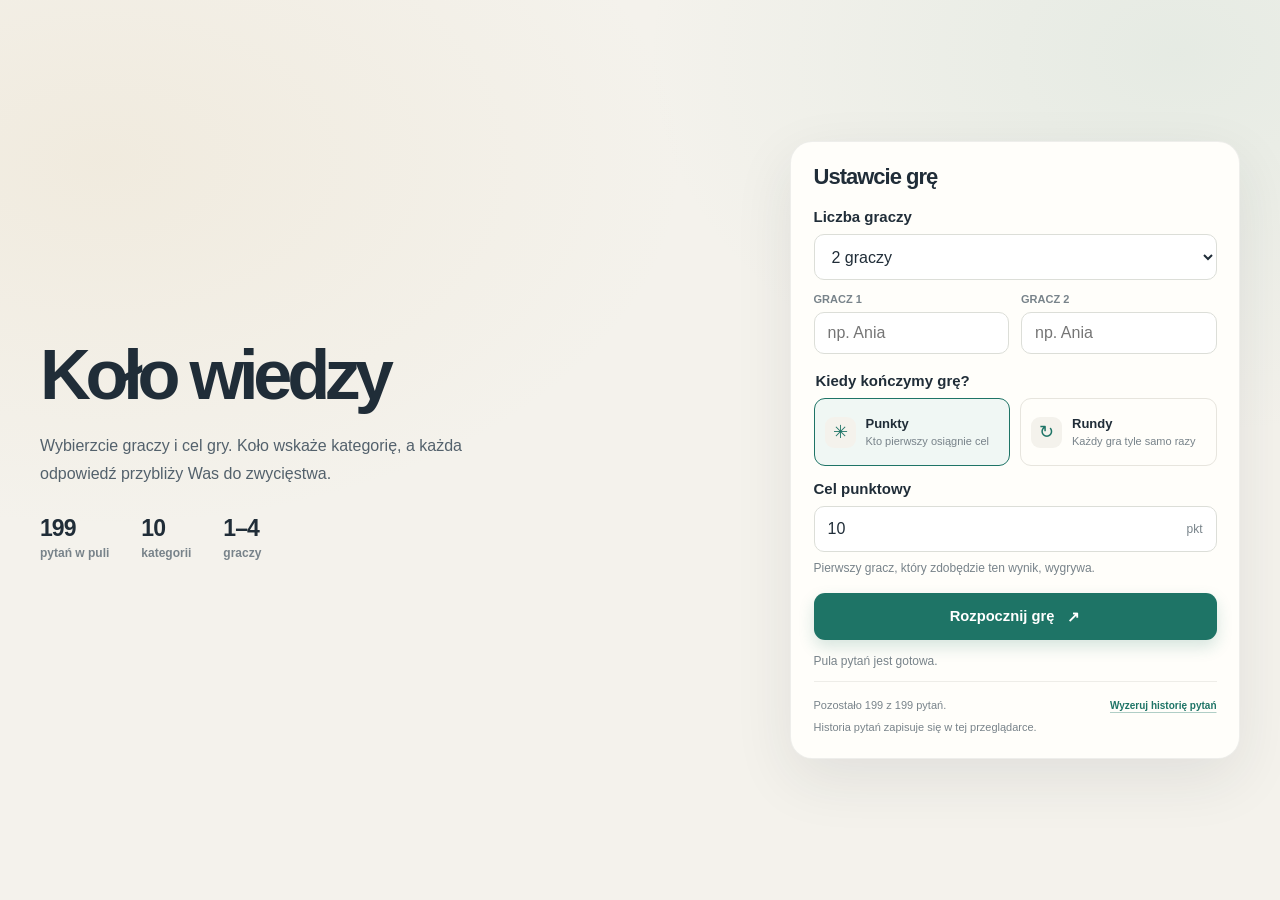
==== index.html @ e6b9c963 "ok" ====
<!doctype html>
<html lang="pl">
  <head>
    <meta charset="utf-8">
    <meta name="viewport" content="width=device-width, initial-scale=1">
    <meta name="theme-color" content="#f4f2ec">
    <title>Koło wiedzy</title>
    <link rel="stylesheet" href="styles.css">
    <script src="questions.js" defer></script>
    <script src="app.js" defer></script>
  </head>
  <body>

    <main class="page-shell">
      <section id="setup-view" class="setup-view">
        <div class="intro-grid">
          <div class="intro-copy">
            <h1>Koło wiedzy</h1>
            <p class="intro-description">Wybierzcie graczy i cel gry. Koło wskaże kategorię, a każda odpowiedź przybliży Was do zwycięstwa.</p>
            <div class="quick-stats" aria-label="Informacje o puli pytań">
              <div class="quick-stat"><strong id="question-count">—</strong><span>pytań w puli</span></div>
              <div class="quick-stat"><strong id="category-count">—</strong><span>kategorii</span></div>
              <div class="quick-stat"><strong>1–4</strong><span>graczy</span></div>
            </div>
          </div>

          <form id="setup-form" class="setup-card">
            <div class="card-heading">
              <div><h2>Ustawcie grę</h2></div>
            </div>
            <label class="field-label" for="player-count">Liczba graczy</label>
            <select id="player-count" class="field-control">
              <option value="1">1 gracz</option>
              <option value="2" selected>2 graczy</option>
              <option value="3">3 graczy</option>
              <option value="4">4 graczy</option>
            </select>
            <div id="player-name-fields" class="player-name-fields"></div>

            <fieldset class="goal-fieldset">
              <legend class="field-label">Kiedy kończymy grę?</legend>
              <div class="goal-options">
                <label class="goal-option">
                  <input type="radio" name="goalMode" value="points" checked>
                  <span class="goal-option-content"><span class="goal-icon" aria-hidden="true">✳</span><span><strong>Punkty</strong><small>Kto pierwszy osiągnie cel</small></span></span>
                </label>
                <label class="goal-option">
                  <input type="radio" name="goalMode" value="rounds">
                  <span class="goal-option-content"><span class="goal-icon" aria-hidden="true">↻</span><span><strong>Rundy</strong><small>Każdy gra tyle samo razy</small></span></span>
                </label>
              </div>
            </fieldset>

            <label class="field-label" id="target-label" for="target-value">Cel punktowy</label>
            <div class="target-input-wrap">
              <input id="target-value" class="field-control" type="number" min="1" max="999" value="10" required>
              <span id="target-unit" class="target-unit">pkt</span>
            </div>
            <p id="target-help" class="field-hint">Pierwszy gracz, który zdobędzie ten wynik, wygrywa.</p>
            <button id="start-button" class="button button-primary button-wide" type="submit" disabled><span>Rozpocznij grę</span><span aria-hidden="true">↗</span></button>
            <p id="data-status" class="data-status" role="status">Wczytuję pulę pytań…</p>
            <div class="pool-note">
              <p id="pool-summary">Historia wykorzystanych pytań zapisuje się w tej przeglądarce.</p>
              <button id="reset-pool-button" class="text-button" type="button">Wyzeruj historię pytań</button>
            </div>
            <p id="storage-note" class="storage-note">Historia pytań zapisuje się w tej przeglądarce.</p>
          </form>
        </div>
      </section>

      <section id="game-view" class="game-view" hidden>
        <div class="game-heading">
          <div><h1 id="turn-heading">Wasza kolej</h1></div>
          <div class="game-heading-actions"><div id="goal-pill" class="goal-pill"></div><button id="end-game-button" class="text-button" type="button" hidden>Zakończ grę</button></div>
        </div>
        <div class="game-layout">
          <section class="play-card" aria-label="Przebieg gry">
            <div id="wheel-section" class="wheel-section">
              <div class="wheel-intro">
                <h2 id="wheel-title">Kto zaczyna?</h2>
                <p id="wheel-instruction" class="muted-copy">Zakręćcie kołem, aby wylosować temat pytania.</p>
              </div>
              <div class="wheel-wrap">
                <span class="wheel-pointer" aria-hidden="true"></span>
                <canvas id="wheel-canvas" width="600" height="600" aria-label="Koło z kategoriami pytań"></canvas>
              </div>
              <button id="spin-button" class="button button-primary spin-button" type="button"><span class="button-icon" aria-hidden="true">↻</span><span>Losuj kategorię</span></button>
              <p id="category-status" class="category-status" role="status" aria-live="polite"></p>
            </div>

            <dialog id="question-panel" class="question-dialog" aria-labelledby="question-text" aria-describedby="question-progress">
              <div class="question-topline"><span id="question-category" class="category-chip"></span><span id="question-progress" class="question-progress"></span></div>
              <h2 id="question-text" class="question-text" tabindex="-1"></h2>
              <img id="question-image" class="question-image" alt="" hidden>
              <div id="answer-list" class="answer-list" role="group" aria-label="Wybierz odpowiedź"></div>
              <div id="answer-feedback" class="answer-feedback" role="status" aria-live="polite" hidden></div>
              <button id="next-button" class="button button-primary button-wide next-button" type="button" hidden></button>
            </dialog>

            <section id="finish-panel" class="finish-panel" aria-live="polite" hidden>
              <span class="finish-medal" aria-hidden="true">✦</span>
              <h2 id="finish-title">Gra zakończona</h2>
              <p id="finish-reason" class="muted-copy"></p>
              <p id="winner-text" class="winner-text"></p>
              <ol id="final-ranking" class="final-ranking"></ol>
              <button id="new-game-button" class="button button-primary" type="button">Ustaw nową grę</button>
            </section>
          </section>

          <aside class="score-card" aria-label="Wyniki i postęp gry">
            <div class="score-card-heading">
              <div><h2>Gracze</h2></div>
              <span class="score-icon" aria-hidden="true">✳</span>
            </div>
            <ol id="scoreboard" class="scoreboard"></ol>
            <div class="score-divider"></div>
            <div class="progress-heading"><span>Pula pytań</span><strong id="available-count">—</strong></div>
            <p id="used-count" class="used-count">—</p>
            <div class="progress-track" aria-hidden="true"><span id="used-progress"></span></div>
            <p class="score-note">Każde pytanie pojawia się tylko raz. Historia jest zapisana w tej przeglądarce.</p>
          </aside>
        </div>
      </section>
    </main>

  </body>
</html>
---- styles.css ----
:root {
  --ink: #202d38;
  --ink-soft: #53616c;
  --muted: #78838a;
  --paper: #f4f2ec;
  --white: #fffefa;
  --line: #e7e5de;
  --green: #1e7466;
  --green-dark: #165b51;
  --green-wash: #e8f2ee;
  --gold: #d89b45;
  --coral: #cf6d55;
  --shadow: 0 20px 60px rgba(31, 47, 55, .09);
  font-family: "Segoe UI", "Trebuchet MS", sans-serif;
  color: var(--ink);
  background: var(--paper);
}
* { box-sizing: border-box; }
body {
  min-width: 320px;
  min-height: 100vh;
  margin: 0;
  background:
    radial-gradient(ellipse at 8% 18%, rgba(222, 197, 151, .16), transparent 35%),
    radial-gradient(ellipse at 92% 6%, rgba(126, 183, 165, .12), transparent 32%),
    var(--paper);
}
button, input, select { font: inherit; }
button { color: inherit; }
[hidden] { display: none !important; }
.app-header, .page-shell, .app-footer { width: min(1200px, calc(100% - 64px)); margin-inline: auto; }
.app-header {
  min-height: 80px;
  display: flex;
  align-items: center;
  justify-content: space-between;
  border-bottom: 1px solid rgba(61, 77, 81, .11);
}
.brand { display: inline-flex; align-items: center; gap: 11px; color: var(--ink); text-decoration: none; font-size: 15px; font-weight: 800; letter-spacing: -.04em; }
.brand-mark { width: 32px; height: 32px; display: grid; place-items: center; border-radius: 50%; background: var(--green); color: white; font-family: Georgia, serif; font-size: 17px; }
.header-right { display: flex; align-items: center; gap: 22px; }
.header-caption { color: var(--muted); font-size: 12px; font-weight: 600; letter-spacing: .04em; }
.page-shell { padding: 52px 0 76px; }
.intro-grid { display: grid; grid-template-columns: minmax(0, 1fr) minmax(380px, 450px); align-items: center; gap: clamp(45px, 8vw, 110px); min-height: 650px; }
.intro-copy { padding: 18px 0 35px; }
.eyebrow { display: flex; align-items: center; gap: 8px; margin: 0 0 17px; color: var(--green); font-size: 10px; font-weight: 800; letter-spacing: .17em; line-height: 1.4; }
.eyebrow-dot { width: 7px; height: 7px; border-radius: 50%; background: var(--gold); }
h1, h2, p { margin-top: 0; }
.intro-copy h1, .game-heading h1 { margin-bottom: 22px; font-size: clamp(49px, 6.4vw, 82px); font-weight: 800; letter-spacing: -.075em; line-height: .99; }
.intro-copy h1 em { color: var(--green); font-style: normal; }
.intro-description { max-width: 475px; margin-bottom: 42px; color: var(--ink-soft); font-size: 16px; line-height: 1.75; }
.quick-stats { display: flex; gap: 32px; }
.quick-stat { display: grid; gap: 4px; }
.quick-stat strong { font-size: 23px; font-weight: 800; letter-spacing: -.04em; }
.quick-stat span { color: var(--muted); font-size: 11px; font-weight: 600; }
.setup-card, .play-card, .score-card { border: 1px solid rgba(64, 79, 82, .09); border-radius: 22px; background: var(--white); box-shadow: var(--shadow); }
.setup-card { padding: 32px; }
.card-heading, .score-card-heading { display: flex; align-items: flex-start; justify-content: space-between; }
.card-heading { margin-bottom: 26px; }
.card-heading .eyebrow, .score-card-heading .eyebrow { margin-bottom: 7px; }
.card-heading h2, .score-card-heading h2 { margin: 0; font-size: 22px; font-weight: 800; letter-spacing: -.045em; }
.step-badge, .score-icon { width: 38px; height: 38px; display: grid; place-items: center; border-radius: 12px; background: var(--green-wash); color: var(--green); font-size: 11px; font-weight: 800; }
.field-label { display: block; margin: 0 0 9px; color: var(--ink); font-size: 12px; font-weight: 700; }
.field-control { width: 100%; height: 46px; padding: 0 13px; border: 1px solid #dcded8; border-radius: 10px; outline: none; background: white; color: var(--ink); transition: border-color 150ms ease, box-shadow 150ms ease; }
.field-control:focus { border-color: var(--green); box-shadow: 0 0 0 3px rgba(30, 116, 102, .12); }
.player-name-fields { display: grid; grid-template-columns: repeat(2, minmax(0, 1fr)); gap: 12px; margin-top: 13px; }
.player-name-field { display: grid; gap: 7px; }
.player-name-field span { color: var(--muted); font-size: 10px; font-weight: 700; }
.player-name-field .field-control { height: 42px; }
.goal-fieldset { min-width: 0; margin: 25px 0 18px; padding: 0; border: 0; }
.goal-options { display: grid; grid-template-columns: 1fr 1fr; gap: 10px; }
.goal-option { position: relative; display: block; cursor: pointer; }
.goal-option input { position: absolute; width: 1px; height: 1px; opacity: 0; }
.goal-option-content { min-height: 68px; display: flex; align-items: center; gap: 10px; padding: 10px; border: 1px solid var(--line); border-radius: 11px; transition: border-color 150ms ease, background 150ms ease; }
.goal-option input:checked + .goal-option-content { border-color: var(--green); background: #f0f7f4; }
.goal-option input:focus-visible + .goal-option-content { outline: 3px solid rgba(30, 116, 102, .22); outline-offset: 2px; }
.goal-icon { width: 31px; height: 31px; flex: 0 0 auto; display: grid; place-items: center; border-radius: 9px; background: #f4f2ec; color: var(--green); font-size: 18px; }
.goal-option strong, .goal-option small { display: block; }
.goal-option strong { margin-bottom: 3px; font-size: 11px; }
.goal-option small { color: var(--muted); font-size: 9px; line-height: 1.35; }
.target-input-wrap { position: relative; }
.target-input-wrap .field-control { padding-right: 54px; }
.target-unit { position: absolute; top: 50%; right: 14px; color: var(--muted); font-size: 12px; transform: translateY(-50%); }
.field-hint { min-height: 18px; margin: 8px 0 20px; color: var(--muted); font-size: 10px; line-height: 1.5; }
.button { min-height: 47px; display: inline-flex; align-items: center; justify-content: center; gap: 13px; padding: 0 20px; border: 0; border-radius: 11px; cursor: pointer; font-size: 12px; font-weight: 700; transition: background 150ms ease, transform 150ms ease, box-shadow 150ms ease; }
.button:hover:not(:disabled) { transform: translateY(-1px); }
.button:focus-visible, .text-button:focus-visible { outline: 3px solid rgba(30, 116, 102, .28); outline-offset: 3px; }
.button-primary { background: var(--green); color: white; box-shadow: 0 7px 16px rgba(30, 116, 102, .18); }
.button-primary:hover:not(:disabled) { background: var(--green-dark); box-shadow: 0 10px 20px rgba(30, 116, 102, .23); }
.button:disabled { cursor: not-allowed; opacity: .48; }
.button-wide { width: 100%; }
.data-status { min-height: 16px; margin: 12px 0 0; color: var(--muted); font-size: 10px; line-height: 1.5; }
.data-status[data-error="true"] { color: #a54032; }
.pool-note { display: flex; align-items: center; justify-content: space-between; gap: 12px; margin-top: 13px; padding-top: 14px; border-top: 1px solid #eeede8; }
.pool-note p { margin: 0; color: var(--muted); font-size: 9px; line-height: 1.45; }
.text-button { flex: 0 0 auto; padding: 4px 0; border: 0; background: transparent; color: var(--green); cursor: pointer; font-size: 10px; font-weight: 700; text-decoration: underline; text-decoration-color: rgba(30, 116, 102, .35); text-underline-offset: 3px; }
.storage-note { margin: 9px 0 0; color: var(--muted); font-size: 9px; line-height: 1.45; }
.app-footer { display: flex; justify-content: space-between; padding: 19px 0 25px; border-top: 1px solid rgba(61, 77, 81, .11); color: var(--muted); font-size: 10px; }
.game-view { animation: reveal 330ms ease both; }
.game-heading { display: flex; align-items: flex-end; justify-content: space-between; gap: 24px; margin: 5px 0 26px; }
.game-heading .eyebrow { margin-bottom: 8px; }
.game-heading h1 { margin: 0; font-size: clamp(30px, 4vw, 43px); letter-spacing: -.065em; line-height: 1.1; }
.goal-pill { padding: 9px 14px; border: 1px solid #dfe4dc; border-radius: 999px; background: rgba(255, 254, 250, .74); color: var(--ink-soft); font-size: 10px; font-weight: 700; }
.game-layout { display: grid; grid-template-columns: minmax(0, 1fr) 285px; align-items: start; gap: 22px; }
.play-card { min-height: 650px; overflow: hidden; padding: clamp(24px, 4vw, 46px); }
.wheel-section { display: grid; justify-items: center; text-align: center; }
.wheel-intro .eyebrow { justify-content: center; margin-bottom: 9px; }
.wheel-intro h2, .finish-panel h2 { margin: 0 0 7px; font-size: 26px; font-weight: 800; letter-spacing: -.055em; }
.muted-copy { margin: 0; color: var(--muted); font-size: 12px; line-height: 1.65; }
.wheel-wrap { position: relative; width: min(100%, 394px); margin: 24px auto 13px; filter: drop-shadow(0 12px 20px rgba(32, 45, 56, .14)); }
#wheel-canvas { width: 100%; height: auto; display: block; }
.wheel-pointer { position: absolute; z-index: 1; top: -5px; left: 50%; width: 0; height: 0; border-top: 27px solid var(--gold); border-right: 17px solid transparent; border-left: 17px solid transparent; filter: drop-shadow(0 3px 2px rgba(60, 47, 25, .18)); transform: translateX(-50%); }
.spin-button { min-width: 190px; margin-top: 2px; }
.button-icon { display: inline-block; font-size: 18px; line-height: 1; }
.category-status { min-height: 18px; margin: 13px 0 0; color: var(--green); font-size: 11px; font-weight: 700; }
.question-topline { display: flex; align-items: center; justify-content: space-between; gap: 12px; margin-bottom: 14px; }
.category-chip { min-height: 26px; display: inline-flex; align-items: center; padding: 5px 10px; border-radius: 999px; background: var(--green-wash); color: var(--green-dark); font-size: 9px; font-weight: 800; }
.question-progress { color: var(--muted); font-size: 10px; font-weight: 600; }
.question-text { margin: 0 0 17px; font-size: clamp(20px, 3vw, 27px); font-weight: 800; letter-spacing: -.045em; line-height: 1.3; }
.question-image { width: min(100%, 360px); max-height: 250px; display: block; object-fit: contain; margin: 0 auto 20px; border-radius: 12px; background: #f5f4ef; }
.answer-list { display: grid; gap: 9px; }
.answer-option { width: 100%; min-height: 52px; display: flex; align-items: center; gap: 12px; padding: 10px 13px; border: 1px solid #e4e5df; border-radius: 11px; background: white; color: var(--ink); cursor: pointer; text-align: left; transition: border-color 130ms ease, background 130ms ease, transform 130ms ease; }
.answer-option:hover:not(:disabled) { border-color: #9bbdb3; background: #f7fbf8; transform: translateY(-1px); }
.answer-option:focus-visible { outline: 3px solid rgba(30, 116, 102, .23); outline-offset: 2px; }
.answer-option:disabled { cursor: default; }
.answer-letter { width: 27px; height: 27px; flex: 0 0 auto; display: grid; place-items: center; border-radius: 8px; background: #f2f1eb; color: var(--ink-soft); font-size: 10px; font-weight: 800; }
.answer-copy { flex: 1; font-size: 12px; line-height: 1.5; }
.answer-option.is-correct { border-color: #81b7a3; background: #eef7f2; }
.answer-option.is-correct .answer-letter { background: var(--green); color: white; }
.answer-option.is-wrong { border-color: #dfa49a; background: #fff4f1; }
.answer-option.is-wrong .answer-letter { background: var(--coral); color: white; }
.answer-feedback { margin-top: 14px; padding: 12px 14px; border-radius: 10px; font-size: 11px; font-weight: 600; line-height: 1.55; }
.answer-feedback.success { background: #edf6f1; color: #236854; }
.answer-feedback.miss { background: #fbf2e9; color: #8e5c2a; }
.next-button { margin-top: 17px; }
.score-card { position: sticky; top: 20px; padding: 24px; }
.score-icon { background: #fbf2e2; color: #b67b30; font-size: 19px; }
.scoreboard { display: grid; gap: 9px; margin: 20px 0 22px; padding: 0; list-style: none; }
.scoreboard-row { min-height: 49px; display: flex; align-items: center; gap: 10px; padding: 8px 10px; border: 1px solid transparent; border-radius: 11px; background: #f7f6f1; }
.scoreboard-row.active { border-color: #c9e0d7; background: #eff7f3; }
.player-indicator { width: 8px; height: 8px; flex: 0 0 auto; border-radius: 50%; background: #bfc6c1; }
.scoreboard-row.active .player-indicator { background: var(--green); box-shadow: 0 0 0 4px rgba(30, 116, 102, .12); }
.player-name { min-width: 0; flex: 1; overflow: hidden; color: var(--ink); font-size: 11px; font-weight: 700; text-overflow: ellipsis; white-space: nowrap; }
.player-score { color: var(--green-dark); font-size: 18px; font-weight: 800; letter-spacing: -.05em; }
.score-divider { height: 1px; margin: 0 0 19px; background: var(--line); }
.progress-heading { display: flex; align-items: baseline; justify-content: space-between; gap: 12px; font-size: 11px; font-weight: 700; }
.progress-heading strong { color: var(--green); font-size: 17px; font-weight: 800; }
.used-count { margin: 5px 0 10px; color: var(--muted); font-size: 9px; }
.progress-track { height: 7px; overflow: hidden; border-radius: 99px; background: #e9e9e2; }
.progress-track span { width: 0; height: 100%; display: block; border-radius: inherit; background: linear-gradient(90deg, #348f79, #d6a04c); transition: width 250ms ease; }
.score-note { margin: 13px 0 0; color: var(--muted); font-size: 9px; line-height: 1.6; }
.finish-panel { min-height: 550px; display: flex; flex-direction: column; align-items: center; justify-content: center; padding: 24px 0; text-align: center; animation: reveal 330ms ease both; }
.finish-medal { width: 58px; height: 58px; display: grid; place-items: center; margin-bottom: 18px; border-radius: 19px; background: #fbf1df; color: var(--gold); font-size: 30px; }
.finish-panel .eyebrow { margin-bottom: 8px; }
.finish-panel h2 { margin-bottom: 8px; font-size: 34px; }
#finish-reason { max-width: 440px; }
.winner-text { margin: 17px 0; color: var(--green-dark); font-size: 18px; font-weight: 800; }
.final-ranking { width: min(100%, 400px); display: grid; gap: 7px; margin: 4px 0 22px; padding: 0; list-style: none; }
.final-ranking li { display: flex; align-items: center; justify-content: space-between; gap: 15px; padding: 10px 13px; border-radius: 9px; background: #f6f5f0; color: var(--ink-soft); font-size: 11px; }
.final-ranking li:first-child { background: var(--green-wash); color: var(--green-dark); font-weight: 700; }
@keyframes reveal { from { opacity: 0; transform: translateY(7px); } to { opacity: 1; transform: translateY(0); } }
@media (max-width: 900px) {
  .intro-grid { grid-template-columns: minmax(0, 1fr) minmax(330px, 410px); gap: 38px; }
  .intro-copy h1 { font-size: clamp(46px, 6.8vw, 68px); }
  .setup-card { padding: 25px; }
  .game-layout { grid-template-columns: minmax(0, 1fr) 245px; gap: 15px; }
  .score-card { padding: 20px; }
}
@media (max-width: 720px) {
  .app-header, .page-shell, .app-footer { width: min(100% - 36px, 560px); }
  .app-header { min-height: 68px; }
  .header-caption { display: none; }
  .page-shell { padding: 34px 0 52px; }
  .intro-grid { grid-template-columns: 1fr; gap: 29px; min-height: 0; }
  .intro-copy { padding: 0; }
  .intro-copy h1 { margin-bottom: 14px; font-size: clamp(50px, 13vw, 73px); }
  .intro-description { margin-bottom: 24px; font-size: 14px; }
  .quick-stats { gap: 26px; }
  .setup-card { padding: 23px 20px; }
  .game-heading { align-items: flex-start; flex-direction: column; gap: 13px; margin-bottom: 19px; }
  .game-heading h1 { font-size: 35px; }
  .game-layout { grid-template-columns: 1fr; }
  .play-card { min-height: 0; padding: 25px 19px; }
  .score-card { position: static; padding: 22px; }
  .scoreboard { grid-template-columns: repeat(2, minmax(0, 1fr)); }
  .finish-panel { min-height: 450px; }
  .app-footer { padding-top: 15px; }
}
@media (max-width: 420px) {
  .player-name-fields, .goal-options { grid-template-columns: 1fr; }
  .goal-option-content { min-height: 58px; }
  .pool-note { align-items: flex-start; flex-direction: column; gap: 5px; }
}
@media (prefers-reduced-motion: reduce) {
  *, *::before, *::after { scroll-behavior: auto !important; animation-duration: .01ms !important; animation-iteration-count: 1 !important; transition-duration: .01ms !important; }
}

/* The app is designed to stay inside the projector window. */
html, body { width: 100%; height: 100%; overflow: hidden; }
body {
  width: 100%;
  min-width: 0;
  min-height: 0;
  height: 100vh;
  height: 100dvh;
  display: grid;
  grid-template-rows: minmax(0, 1fr);
}
.page-shell {
  width: min(1200px, calc(100% - clamp(24px, 5vw, 80px)));
  height: 100%;
  min-height: 0;
  padding: clamp(12px, 2.3vh, 28px) 0;
}
.setup-view, .game-view { height: 100%; min-height: 0; }
.intro-grid {
  height: 100%;
  min-height: 0;
  grid-template-columns: minmax(0, 1fr) minmax(340px, 450px);
  gap: clamp(20px, 5vw, 76px);
}
.intro-copy { min-width: 0; padding: 0; }
.intro-copy h1 { font-size: clamp(38px, 5.5vw, 72px); }
.field-label { font-size: clamp(13px, 1.2vw, 15px); }
.field-control { font-size: clamp(14px, 1.25vw, 16px); }
.player-name-field span { font-size: 11px; }
.goal-option strong { font-size: 13px; }
.goal-option small { font-size: 11px; }
.button { font-size: clamp(13px, 1.15vw, 15px); }
.field-hint, .data-status { font-size: 12px; }
.pool-note p, .storage-note { font-size: 11px; }
.quick-stat span { font-size: 12px; }
.intro-description { margin-bottom: clamp(18px, 3vh, 34px); font-size: clamp(13px, 1.35vw, 16px); }
.setup-card { padding: clamp(16px, 2.5vh, 30px); }
.card-heading { margin-bottom: clamp(12px, 2vh, 22px); }
.goal-fieldset { margin: clamp(12px, 2vh, 22px) 0 clamp(10px, 1.5vh, 18px); }
.goal-option-content { min-height: clamp(54px, 8vh, 68px); }
.field-hint { margin: 7px 0 clamp(10px, 1.8vh, 20px); }
.button { min-height: clamp(42px, 6.2vh, 47px); }
.pool-note { margin-top: clamp(8px, 1.3vh, 13px); padding-top: clamp(8px, 1.5vh, 14px); }
.storage-note { margin-top: 5px; }
.game-view { display: flex; flex-direction: column; }
.game-heading {
  flex: 0 0 auto;
  align-items: center;
  margin: 0 0 clamp(8px, 1.5vh, 18px);
}
.game-heading > div:first-child { min-width: 0; flex: 1 1 auto; }
.game-heading h1 { font-size: clamp(25px, 3.6vw, 42px); }
.game-heading > div:first-child h1 { overflow: hidden; text-overflow: ellipsis; white-space: nowrap; }
.goal-pill { font-size: 12px; }
.game-heading-actions { display: flex; align-items: center; justify-content: flex-end; gap: clamp(12px, 2vw, 24px); }
.game-heading-actions .text-button { min-height: 36px; font-size: 12px; }
.game-layout {
  flex: 1 1 auto;
  min-height: 0;
  grid-template-columns: minmax(0, 1fr) clamp(220px, 25vw, 300px);
  align-items: stretch;
  gap: clamp(12px, 1.8vw, 22px);
}
.play-card {
  height: 100%;
  min-height: 0;
  display: grid;
  align-content: center;
  padding: clamp(14px, 2.3vw, 32px);
}
.wheel-section { gap: 0; }
.wheel-intro h2 { font-size: clamp(20px, 2.1vw, 26px); }
.wheel-intro .muted-copy { font-size: clamp(13px, 1.2vw, 15px); }
.wheel-wrap {
  width: min(100%, 43dvh, 440px);
  margin: clamp(8px, 1.4vh, 16px) auto clamp(6px, 1.2vh, 13px);
}
.spin-button { margin-top: 0; }
.category-status { margin-top: clamp(6px, 1.2vh, 13px); }
.score-card { position: static; min-height: 0; padding: clamp(14px, 2vw, 24px); }
.scoreboard { gap: clamp(5px, 1vh, 9px); margin: clamp(12px, 2vh, 20px) 0; }
.scoreboard-row { min-height: clamp(38px, 6.4vh, 49px); }
.player-name { font-size: 13px; }
.player-score { font-size: 21px; }
.progress-heading { font-size: 13px; }
.used-count, .score-note { font-size: 11px; }
.score-note { margin-top: clamp(7px, 1.4vh, 13px); }
.finish-panel { min-height: 0; padding: 0; }

.question-dialog {
  width: min(860px, calc(100vw - 32px));
  max-width: none;
  max-height: calc(100dvh - 24px);
  overflow: auto;
  padding: clamp(18px, 3vh, 32px);
  border: 1px solid rgba(64, 79, 82, .12);
  border-radius: 22px;
  background: var(--white);
  color: var(--ink);
  box-shadow: 0 24px 80px rgba(8, 24, 30, .3);
}
.question-dialog::backdrop { background: rgba(17, 31, 37, .62); backdrop-filter: blur(4px); }
.question-topline { margin-bottom: clamp(8px, 1.6vh, 14px); }
.category-chip { font-size: 11px; }
.question-progress { font-size: 12px; }
.question-text { margin-bottom: clamp(10px, 1.8vh, 17px); font-size: clamp(20px, 2.5vw, 30px); }
.question-text:focus { outline: none; }
.question-image { max-height: min(22dvh, 210px); margin-bottom: clamp(8px, 1.7vh, 18px); }
.answer-list { grid-template-columns: repeat(2, minmax(0, 1fr)); gap: clamp(6px, 1vh, 9px); }
.answer-option { min-height: clamp(42px, 6.2vh, 52px); padding: 8px 12px; }
.answer-letter { font-size: 12px; }
.answer-copy { font-size: clamp(13px, 1.25vw, 15px); }
.answer-feedback { margin-top: clamp(8px, 1.5vh, 14px); padding: 10px 12px; }
.answer-feedback { font-size: 13px; }
.next-button { margin-top: clamp(9px, 1.7vh, 16px); }

@media (max-width: 760px) {
  .page-shell { width: calc(100% - 32px); }
  .intro-grid { grid-template-columns: minmax(0, 1fr) minmax(320px, 1.15fr); gap: 16px; }
  .intro-copy h1 { font-size: clamp(34px, 6vw, 50px); }
  .setup-card { padding: 18px; }
  .game-layout { grid-template-columns: minmax(0, 1fr) 205px; gap: 10px; }
  .score-card { padding: 13px; }
  .score-card-heading .eyebrow { font-size: 8px; }
  .score-card-heading h2 { font-size: 18px; }
}
@media (max-width: 640px) {
  .intro-grid { display: block; }
  .intro-copy, .quick-stats { display: none; }
  .setup-card { width: min(100%, 500px); margin: 0 auto; }
  .game-heading { gap: 8px; }
  .game-heading .eyebrow { display: none; }
  .game-heading h1 { font-size: clamp(22px, 5vw, 30px); }
  .game-heading-actions { gap: 9px; }
  .goal-pill { padding: 7px 10px; }
  .answer-list { grid-template-columns: minmax(0, 1fr); }
  .game-layout { grid-template-columns: minmax(0, 1fr); grid-template-rows: minmax(0, 1fr) auto; gap: 8px; }
  .play-card { padding: 12px; }
  .wheel-wrap { width: min(100%, 39dvh, 330px); }
  .score-card { display: grid; grid-template-columns: minmax(0, 1fr); gap: 6px; padding: 8px 10px; }
  .score-card-heading, .score-divider, .used-count, .score-note { display: none; }
  .scoreboard { display: flex; gap: 5px; margin: 0; }
  .scoreboard-row { min-width: 0; min-height: 34px; flex: 1 1 0; gap: 6px; padding: 4px 6px; }
  .player-name { font-size: 9px; }
  .player-score { font-size: 14px; }
  .progress-heading { font-size: 9px; }
  .progress-heading strong { font-size: 12px; }
  .progress-track { height: 5px; }
}
@media (max-height: 680px) {
  .page-shell { padding-block: 10px; }
  .setup-card { padding: 12px 18px; }
  .card-heading { margin-bottom: 10px; }
  .field-label { margin-bottom: 5px; }
  .field-control { height: 40px; }
  .player-name-fields { gap: 6px 10px; margin-top: 8px; }
  .player-name-field { gap: 4px; }
  .player-name-field .field-control { height: 36px; }
  .goal-fieldset { margin: 7px 0; }
  .goal-fieldset legend.field-label { margin-bottom: 5px; }
  .goal-option-content { min-height: 44px; }
  .goal-option small { line-height: 1.2; }
  .field-hint { min-height: 0; margin: 4px 0 6px; }
  .setup-card .button { min-height: 38px; }
  .data-status { min-height: 0; margin-top: 4px; }
  .pool-note { margin-top: 4px; padding-top: 3px; border-top: 0; }
  .pool-note p { display: none; }
  .storage-note { margin-top: 2px; }
  .game-heading { margin-bottom: 7px; }
  .play-card { padding-block: 10px; }
  .wheel-wrap { width: min(100%, 39dvh, 360px); }
  .question-dialog { padding: 12px; }
  .question-topline { margin-bottom: 6px; }
  .question-text { margin-bottom: 7px; font-size: clamp(18px, 2.4vh, 24px); line-height: 1.2; }
  .question-image { max-height: min(14dvh, 110px); margin-bottom: 6px; }
  .answer-list { gap: 5px; }
  .answer-option { min-height: 38px; padding: 6px 8px; }
  .answer-copy { font-size: 13px; line-height: 1.3; }
  .answer-feedback { margin-top: 7px; padding: 8px 10px; font-size: 12px; }
  .next-button { min-height: 36px; margin-top: 7px; }
}
@media (max-width: 420px) {
  .page-shell { width: calc(100% - 20px); }
  .setup-card { padding: 14px; }
  .player-name-fields, .goal-options { grid-template-columns: 1fr 1fr; }
  .goal-option-content { min-height: 48px; padding: 7px; }
  .goal-option small { font-size: 8px; }
  .game-heading-actions .text-button { font-size: 10px; }
  .question-dialog { width: calc(100vw - 16px); max-height: calc(100dvh - 16px); padding: 14px; border-radius: 16px; }
}
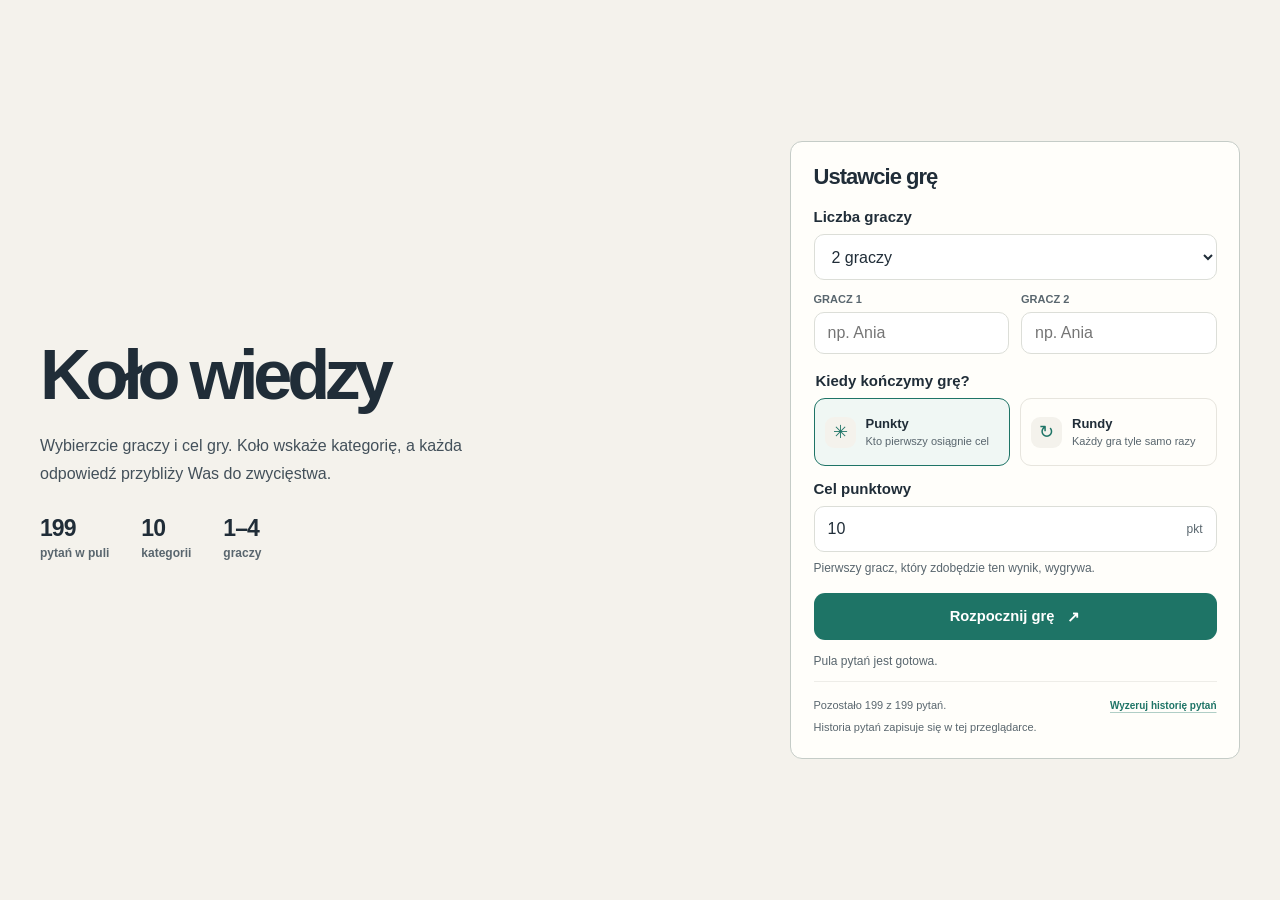
==== commit 735b08f5: "hhh" ====
--- a/index.html
+++ b/index.html
@@ -69,17 +69,10 @@
       </section>
 
       <section id="game-view" class="game-view" hidden>
-        <div class="game-heading">
-          <div><h1 id="turn-heading">Wasza kolej</h1></div>
-          <div class="game-heading-actions"><div id="goal-pill" class="goal-pill"></div><button id="end-game-button" class="text-button" type="button" hidden>Zakończ grę</button></div>
-        </div>
+        <h1 class="visually-hidden">Gra w toku</h1>
         <div class="game-layout">
           <section class="play-card" aria-label="Przebieg gry">
             <div id="wheel-section" class="wheel-section">
-              <div class="wheel-intro">
-                <h2 id="wheel-title">Kto zaczyna?</h2>
-                <p id="wheel-instruction" class="muted-copy">Zakręćcie kołem, aby wylosować temat pytania.</p>
-              </div>
               <div class="wheel-wrap">
                 <span class="wheel-pointer" aria-hidden="true"></span>
                 <canvas id="wheel-canvas" width="600" height="600" aria-label="Koło z kategoriami pytań"></canvas>
@@ -90,11 +83,18 @@
 
             <dialog id="question-panel" class="question-dialog" aria-labelledby="question-text" aria-describedby="question-progress">
               <div class="question-topline"><span id="question-category" class="category-chip"></span><span id="question-progress" class="question-progress"></span></div>
-              <h2 id="question-text" class="question-text" tabindex="-1"></h2>
-              <img id="question-image" class="question-image" alt="" hidden>
+              <div class="question-main">
+                <h2 id="question-text" class="question-text" tabindex="-1"></h2>
+                <img id="question-image" class="question-image" alt="" hidden>
+              </div>
               <div id="answer-list" class="answer-list" role="group" aria-label="Wybierz odpowiedź"></div>
-              <div id="answer-feedback" class="answer-feedback" role="status" aria-live="polite" hidden></div>
-              <button id="next-button" class="button button-primary button-wide next-button" type="button" hidden></button>
+            </dialog>
+
+            <dialog id="answer-feedback-dialog" class="answer-result-dialog" aria-labelledby="answer-result-title" aria-describedby="answer-result-message">
+              <span id="answer-result-icon" class="answer-result-icon" aria-hidden="true"></span>
+              <h2 id="answer-result-title" class="answer-result-title"></h2>
+              <p id="answer-result-message" class="answer-result-message" aria-live="polite"></p>
+              <button id="answer-result-continue" class="button button-primary button-wide" type="button"></button>
             </dialog>
 
             <section id="finish-panel" class="finish-panel" aria-live="polite" hidden>
@@ -107,17 +107,11 @@
             </section>
           </section>
 
-          <aside class="score-card" aria-label="Wyniki i postęp gry">
+          <aside class="score-card" aria-label="Sterowanie i wyniki gry">
             <div class="score-card-heading">
-              <div><h2>Gracze</h2></div>
-              <span class="score-icon" aria-hidden="true">✳</span>
+              <div class="score-card-actions"><div id="goal-pill" class="goal-pill"></div><button id="end-game-button" class="text-button" type="button" hidden>Zakończ grę</button></div>
             </div>
             <ol id="scoreboard" class="scoreboard"></ol>
-            <div class="score-divider"></div>
-            <div class="progress-heading"><span>Pula pytań</span><strong id="available-count">—</strong></div>
-            <p id="used-count" class="used-count">—</p>
-            <div class="progress-track" aria-hidden="true"><span id="used-progress"></span></div>
-            <p class="score-note">Każde pytanie pojawia się tylko raz. Historia jest zapisana w tej przeglądarce.</p>
           </aside>
         </div>
       </section>
--- a/styles.css
+++ b/styles.css
@@ -28,6 +28,7 @@
 button, input, select { font: inherit; }
 button { color: inherit; }
 [hidden] { display: none !important; }
+.visually-hidden { position: absolute; width: 1px; height: 1px; overflow: hidden; clip: rect(0, 0, 0, 0); white-space: nowrap; clip-path: inset(50%); }
 .app-header, .page-shell, .app-footer { width: min(1200px, calc(100% - 64px)); margin-inline: auto; }
 .app-header {
   min-height: 80px;
@@ -46,7 +47,7 @@
 .eyebrow { display: flex; align-items: center; gap: 8px; margin: 0 0 17px; color: var(--green); font-size: 10px; font-weight: 800; letter-spacing: .17em; line-height: 1.4; }
 .eyebrow-dot { width: 7px; height: 7px; border-radius: 50%; background: var(--gold); }
 h1, h2, p { margin-top: 0; }
-.intro-copy h1, .game-heading h1 { margin-bottom: 22px; font-size: clamp(49px, 6.4vw, 82px); font-weight: 800; letter-spacing: -.075em; line-height: .99; }
+.intro-copy h1 { margin-bottom: 22px; font-size: clamp(49px, 6.4vw, 82px); font-weight: 800; letter-spacing: -.075em; line-height: .99; }
 .intro-copy h1 em { color: var(--green); font-style: normal; }
 .intro-description { max-width: 475px; margin-bottom: 42px; color: var(--ink-soft); font-size: 16px; line-height: 1.75; }
 .quick-stats { display: flex; gap: 32px; }
@@ -116,8 +117,10 @@
 .question-topline { display: flex; align-items: center; justify-content: space-between; gap: 12px; margin-bottom: 14px; }
 .category-chip { min-height: 26px; display: inline-flex; align-items: center; padding: 5px 10px; border-radius: 999px; background: var(--green-wash); color: var(--green-dark); font-size: 9px; font-weight: 800; }
 .question-progress { color: var(--muted); font-size: 10px; font-weight: 600; }
-.question-text { margin: 0 0 17px; font-size: clamp(20px, 3vw, 27px); font-weight: 800; letter-spacing: -.045em; line-height: 1.3; }
-.question-image { width: min(100%, 360px); max-height: 250px; display: block; object-fit: contain; margin: 0 auto 20px; border-radius: 12px; background: #f5f4ef; }
+.question-main { display: grid; grid-template-columns: minmax(0, 1fr); align-items: center; gap: clamp(16px, 3vw, 32px); margin-bottom: 17px; }
+.question-dialog.has-image .question-main { grid-template-columns: minmax(0, 1.15fr) minmax(240px, .85fr); }
+.question-text { margin: 0; font-size: clamp(20px, 3vw, 27px); font-weight: 800; letter-spacing: -.045em; line-height: 1.3; }
+.question-image { width: min(100%, 420px); max-height: min(42dvh, 360px); display: block; object-fit: contain; margin: 0 auto; border-radius: 12px; background: #f5f4ef; }
 .answer-list { display: grid; gap: 9px; }
 .answer-option { width: 100%; min-height: 52px; display: flex; align-items: center; gap: 12px; padding: 10px 13px; border: 1px solid #e4e5df; border-radius: 11px; background: white; color: var(--ink); cursor: pointer; text-align: left; transition: border-color 130ms ease, background 130ms ease, transform 130ms ease; }
 .answer-option:hover:not(:disabled) { border-color: #9bbdb3; background: #f7fbf8; transform: translateY(-1px); }
@@ -129,10 +132,24 @@
 .answer-option.is-correct .answer-letter { background: var(--green); color: white; }
 .answer-option.is-wrong { border-color: #dfa49a; background: #fff4f1; }
 .answer-option.is-wrong .answer-letter { background: var(--coral); color: white; }
-.answer-feedback { margin-top: 14px; padding: 12px 14px; border-radius: 10px; font-size: 11px; font-weight: 600; line-height: 1.55; }
-.answer-feedback.success { background: #edf6f1; color: #236854; }
-.answer-feedback.miss { background: #fbf2e9; color: #8e5c2a; }
-.next-button { margin-top: 17px; }
+.answer-result-dialog {
+  width: min(480px, calc(100vw - 32px));
+  max-width: none;
+  max-height: calc(100dvh - 24px);
+  overflow: auto;
+  padding: clamp(24px, 4vw, 36px);
+  border: 1px solid rgba(64, 79, 82, .12);
+  border-radius: 22px;
+  background: var(--white);
+  color: var(--ink);
+  box-shadow: 0 24px 80px rgba(8, 24, 30, .3);
+  text-align: center;
+}
+.answer-result-dialog::backdrop { background: rgba(17, 31, 37, .3); backdrop-filter: blur(2px); }
+.answer-result-icon { width: 54px; height: 54px; display: grid; place-items: center; margin: 0 auto 15px; border-radius: 50%; background: #fbf2e9; color: #8e5c2a; font-size: 30px; font-weight: 800; }
+.answer-result-dialog.is-correct .answer-result-icon { background: #edf6f1; color: #236854; }
+.answer-result-title { margin: 0 0 10px; font-size: clamp(22px, 3vw, 28px); font-weight: 800; letter-spacing: -.045em; }
+.answer-result-message { margin: 0 0 22px; color: var(--ink-soft); font-size: 15px; line-height: 1.6; }
 .score-card { position: sticky; top: 20px; padding: 24px; }
 .score-icon { background: #fbf2e2; color: #b67b30; font-size: 19px; }
 .scoreboard { display: grid; gap: 9px; margin: 20px 0 22px; padding: 0; list-style: none; }
@@ -300,16 +317,14 @@
 .question-topline { margin-bottom: clamp(8px, 1.6vh, 14px); }
 .category-chip { font-size: 11px; }
 .question-progress { font-size: 12px; }
-.question-text { margin-bottom: clamp(10px, 1.8vh, 17px); font-size: clamp(20px, 2.5vw, 30px); }
+.question-text { font-size: clamp(20px, 2.5vw, 30px); }
 .question-text:focus { outline: none; }
-.question-image { max-height: min(22dvh, 210px); margin-bottom: clamp(8px, 1.7vh, 18px); }
+.question-main { margin-bottom: clamp(10px, 1.7vh, 18px); }
+.question-image { max-height: min(42dvh, 360px); }
 .answer-list { grid-template-columns: repeat(2, minmax(0, 1fr)); gap: clamp(6px, 1vh, 9px); }
 .answer-option { min-height: clamp(42px, 6.2vh, 52px); padding: 8px 12px; }
 .answer-letter { font-size: 12px; }
 .answer-copy { font-size: clamp(13px, 1.25vw, 15px); }
-.answer-feedback { margin-top: clamp(8px, 1.5vh, 14px); padding: 10px 12px; }
-.answer-feedback { font-size: 13px; }
-.next-button { margin-top: clamp(9px, 1.7vh, 16px); }
 
 @media (max-width: 760px) {
   .page-shell { width: calc(100% - 32px); }
@@ -331,6 +346,8 @@
   .game-heading-actions { gap: 9px; }
   .goal-pill { padding: 7px 10px; }
   .answer-list { grid-template-columns: minmax(0, 1fr); }
+  .question-dialog.has-image .question-main { grid-template-columns: minmax(0, 1fr); }
+  .question-image { max-height: min(38dvh, 320px); }
   .game-layout { grid-template-columns: minmax(0, 1fr); grid-template-rows: minmax(0, 1fr) auto; gap: 8px; }
   .play-card { padding: 12px; }
   .wheel-wrap { width: min(100%, 39dvh, 330px); }
@@ -368,13 +385,12 @@
   .wheel-wrap { width: min(100%, 39dvh, 360px); }
   .question-dialog { padding: 12px; }
   .question-topline { margin-bottom: 6px; }
-  .question-text { margin-bottom: 7px; font-size: clamp(18px, 2.4vh, 24px); line-height: 1.2; }
-  .question-image { max-height: min(14dvh, 110px); margin-bottom: 6px; }
+  .question-main { gap: 10px; margin-bottom: 9px; }
+  .question-text { font-size: clamp(18px, 2.4vh, 24px); line-height: 1.2; }
+  .question-image { max-height: min(34dvh, 230px); }
   .answer-list { gap: 5px; }
   .answer-option { min-height: 38px; padding: 6px 8px; }
   .answer-copy { font-size: 13px; line-height: 1.3; }
-  .answer-feedback { margin-top: 7px; padding: 8px 10px; font-size: 12px; }
-  .next-button { min-height: 36px; margin-top: 7px; }
 }
 @media (max-width: 420px) {
   .page-shell { width: calc(100% - 20px); }
@@ -385,3 +401,58 @@
   .game-heading-actions .text-button { font-size: 10px; }
   .question-dialog { width: calc(100vw - 16px); max-height: calc(100dvh - 16px); padding: 14px; border-radius: 16px; }
 }
+
+/* Compact, high-contrast game layout for projector and small displays. */
+:root { --ink-soft: #43505a; --muted: #59666e; --shadow: none; }
+body { background: var(--paper); }
+.setup-card, .play-card, .score-card { border-color: #c5ccc7; border-radius: 12px; box-shadow: none; }
+.game-view { display: block; height: auto; min-height: 0; }
+.game-layout {
+  display: grid;
+  height: auto;
+  min-height: 0;
+  grid-template-columns: minmax(0, 1fr) clamp(220px, 22vw, 260px);
+  align-items: start;
+  gap: 12px;
+}
+.play-card { height: auto; min-height: 0; align-content: center; padding: 14px; }
+.wheel-wrap { width: min(100%, 54dvh, 440px); margin: 0 auto 10px; filter: none; }
+.spin-button { min-height: 44px; }
+.category-status { min-height: 0; margin: 4px 0 0; font-size: 13px; }
+#category-status:empty { display: none; }
+.score-card { height: auto; min-height: 0; padding: 12px; }
+.score-card-heading { display: block; margin-bottom: 10px; }
+.score-card-actions { display: flex; align-items: center; justify-content: flex-end; gap: 10px; flex-wrap: wrap; }
+.score-card-actions .goal-pill { padding: 7px 10px; font-size: 13px; }
+.score-card-actions .text-button { min-height: 34px; font-size: 13px; }
+.scoreboard { grid-template-columns: 1fr; gap: 6px; margin: 0; }
+.scoreboard-row { min-height: 42px; padding: 6px 9px; }
+.player-name { font-size: 14px; }
+.player-score { font-size: 20px; }
+.question-dialog { border-radius: 12px; box-shadow: 0 8px 24px rgba(8, 24, 30, .18); }
+.question-dialog::backdrop { background: rgba(17, 31, 37, .58); }
+.answer-result-dialog { border-radius: 12px; box-shadow: 0 8px 24px rgba(8, 24, 30, .18); }
+.answer-result-dialog::backdrop { background: rgba(17, 31, 37, .28); }
+.button-primary { box-shadow: none; }
+
+@media (max-width: 760px) {
+  .game-layout { grid-template-columns: minmax(0, 1fr); gap: 8px; }
+  .wheel-wrap { width: min(100%, 48dvh, 360px); }
+}
+@media (max-width: 640px) {
+  .game-layout { grid-template-rows: auto auto; }
+  .wheel-wrap { width: min(100%, 42dvh, 320px); }
+  .score-card { display: block; padding: 8px; }
+  .score-card-heading { display: block; margin-bottom: 8px; }
+  .score-card-actions { justify-content: flex-end; }
+  .scoreboard { grid-template-columns: repeat(auto-fit, minmax(112px, 1fr)); gap: 5px; }
+  .scoreboard-row { min-height: 38px; gap: 7px; padding: 5px 7px; }
+  .player-name { font-size: 12px; }
+  .player-score { font-size: 17px; }
+}
+@media (max-height: 620px) {
+  html, body { height: auto; min-height: 100%; overflow-x: hidden; overflow-y: auto; }
+  body { display: block; min-height: 100dvh; }
+  .page-shell { height: auto; min-height: 100dvh; }
+  .game-view { height: auto; min-height: 100dvh; }
+}
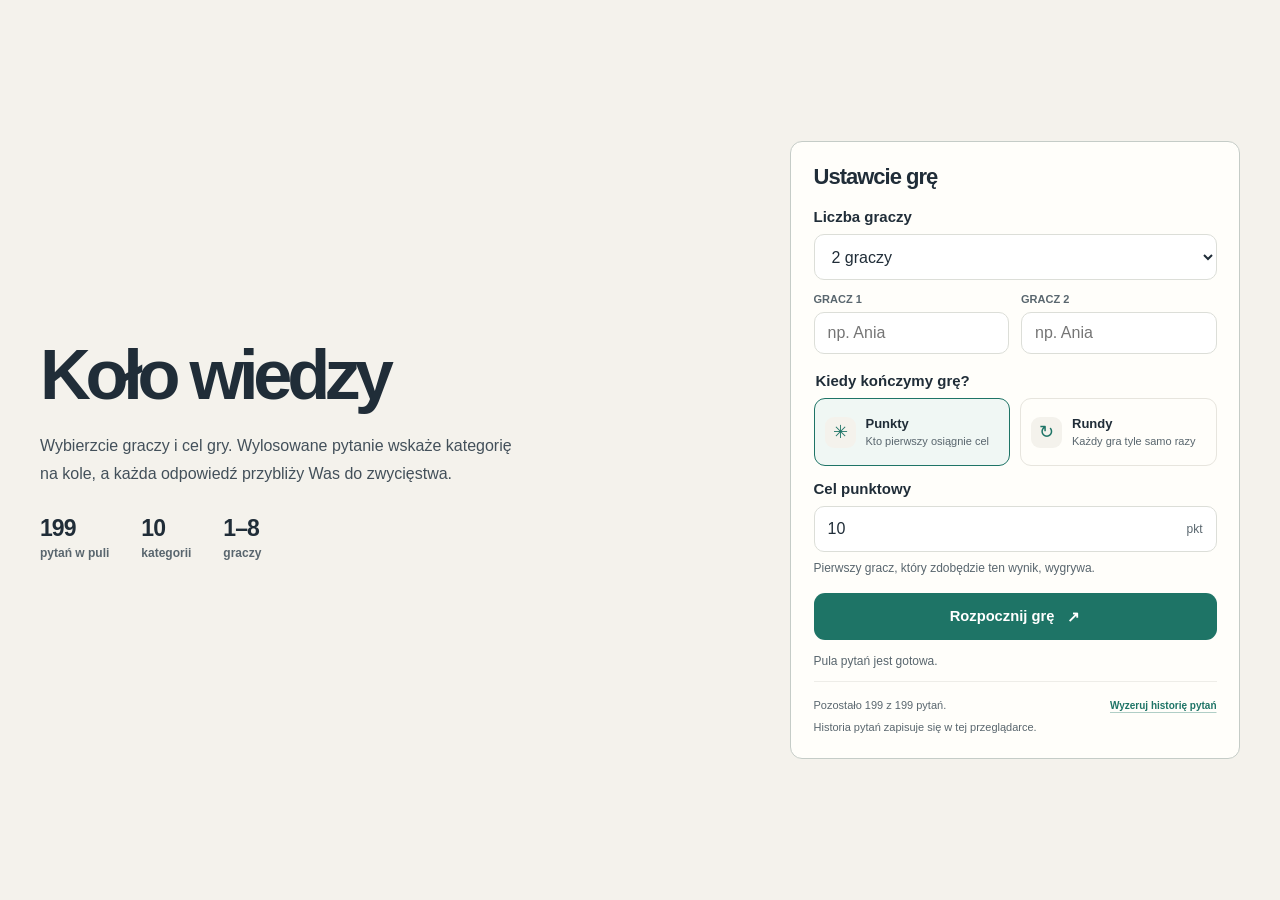
==== commit db720d2f: "dddd" ====
--- a/index.html
+++ b/index.html
@@ -16,11 +16,11 @@
         <div class="intro-grid">
           <div class="intro-copy">
             <h1>Koło wiedzy</h1>
-            <p class="intro-description">Wybierzcie graczy i cel gry. Koło wskaże kategorię, a każda odpowiedź przybliży Was do zwycięstwa.</p>
+            <p class="intro-description">Wybierzcie graczy i cel gry. Wylosowane pytanie wskaże kategorię na kole, a każda odpowiedź przybliży Was do zwycięstwa.</p>
             <div class="quick-stats" aria-label="Informacje o puli pytań">
               <div class="quick-stat"><strong id="question-count">—</strong><span>pytań w puli</span></div>
               <div class="quick-stat"><strong id="category-count">—</strong><span>kategorii</span></div>
-              <div class="quick-stat"><strong>1–4</strong><span>graczy</span></div>
+              <div class="quick-stat"><strong>1–8</strong><span>graczy</span></div>
             </div>
           </div>
 
@@ -34,6 +34,10 @@
               <option value="2" selected>2 graczy</option>
               <option value="3">3 graczy</option>
               <option value="4">4 graczy</option>
+              <option value="5">5 graczy</option>
+              <option value="6">6 graczy</option>
+              <option value="7">7 graczy</option>
+              <option value="8">8 graczy</option>
             </select>
             <div id="player-name-fields" class="player-name-fields"></div>
 
@@ -73,12 +77,18 @@
         <div class="game-layout">
           <section class="play-card" aria-label="Przebieg gry">
             <div id="wheel-section" class="wheel-section">
-              <div class="wheel-wrap">
-                <span class="wheel-pointer" aria-hidden="true"></span>
-                <canvas id="wheel-canvas" width="600" height="600" aria-label="Koło z kategoriami pytań"></canvas>
+              <div class="wheel-play-layout">
+                <div class="wheel-wrap">
+                  <span class="wheel-pointer" aria-hidden="true"></span>
+                  <canvas id="wheel-canvas" width="600" height="600" aria-label="Koło z kategoriami pytań"></canvas>
+                </div>
+                <section class="turn-panel" aria-labelledby="turn-title">
+                  <h2 id="turn-title" class="turn-title">Teraz gra: <span id="current-player-name"></span></h2>
+                  <p class="turn-instruction">Zakręć kołem, aby wylosować pytanie.</p>
+                  <button id="spin-button" class="button button-primary spin-button" type="button"><span class="button-icon" aria-hidden="true">↻</span><span>Losuj pytanie</span></button>
+                  <p id="category-status" class="category-status" role="status" aria-live="polite"></p>
+                </section>
               </div>
-              <button id="spin-button" class="button button-primary spin-button" type="button"><span class="button-icon" aria-hidden="true">↻</span><span>Losuj kategorię</span></button>
-              <p id="category-status" class="category-status" role="status" aria-live="polite"></p>
             </div>
 
             <dialog id="question-panel" class="question-dialog" aria-labelledby="question-text" aria-describedby="question-progress">
--- a/styles.css
+++ b/styles.css
@@ -108,7 +108,7 @@
 .wheel-intro .eyebrow { justify-content: center; margin-bottom: 9px; }
 .wheel-intro h2, .finish-panel h2 { margin: 0 0 7px; font-size: 26px; font-weight: 800; letter-spacing: -.055em; }
 .muted-copy { margin: 0; color: var(--muted); font-size: 12px; line-height: 1.65; }
-.wheel-wrap { position: relative; width: min(100%, 394px); margin: 24px auto 13px; filter: drop-shadow(0 12px 20px rgba(32, 45, 56, .14)); }
+.wheel-wrap { position: relative;  margin: 24px auto 13px; filter: drop-shadow(0 12px 20px rgba(32, 45, 56, .14)); }
 #wheel-canvas { width: 100%; height: auto; display: block; }
 .wheel-pointer { position: absolute; z-index: 1; top: -5px; left: 50%; width: 0; height: 0; border-top: 27px solid var(--gold); border-right: 17px solid transparent; border-left: 17px solid transparent; filter: drop-shadow(0 3px 2px rgba(60, 47, 25, .18)); transform: translateX(-50%); }
 .spin-button { min-width: 190px; margin-top: 2px; }
@@ -286,7 +286,6 @@
 .wheel-intro h2 { font-size: clamp(20px, 2.1vw, 26px); }
 .wheel-intro .muted-copy { font-size: clamp(13px, 1.2vw, 15px); }
 .wheel-wrap {
-  width: min(100%, 43dvh, 440px);
   margin: clamp(8px, 1.4vh, 16px) auto clamp(6px, 1.2vh, 13px);
 }
 .spin-button { margin-top: 0; }
@@ -350,7 +349,6 @@
   .question-image { max-height: min(38dvh, 320px); }
   .game-layout { grid-template-columns: minmax(0, 1fr); grid-template-rows: minmax(0, 1fr) auto; gap: 8px; }
   .play-card { padding: 12px; }
-  .wheel-wrap { width: min(100%, 39dvh, 330px); }
   .score-card { display: grid; grid-template-columns: minmax(0, 1fr); gap: 6px; padding: 8px 10px; }
   .score-card-heading, .score-divider, .used-count, .score-note { display: none; }
   .scoreboard { display: flex; gap: 5px; margin: 0; }
@@ -382,7 +380,6 @@
   .storage-note { margin-top: 2px; }
   .game-heading { margin-bottom: 7px; }
   .play-card { padding-block: 10px; }
-  .wheel-wrap { width: min(100%, 39dvh, 360px); }
   .question-dialog { padding: 12px; }
   .question-topline { margin-bottom: 6px; }
   .question-main { gap: 10px; margin-bottom: 9px; }
@@ -406,21 +403,23 @@
 :root { --ink-soft: #43505a; --muted: #59666e; --shadow: none; }
 body { background: var(--paper); }
 .setup-card, .play-card, .score-card { border-color: #c5ccc7; border-radius: 12px; box-shadow: none; }
-.game-view { display: block; height: auto; min-height: 0; }
+.game-view { display: flex; flex-direction: column; height: 100%; min-height: 0; }
 .game-layout {
   display: grid;
+  flex: 1 1 auto;
   height: auto;
   min-height: 0;
   grid-template-columns: minmax(0, 1fr) clamp(220px, 22vw, 260px);
-  align-items: start;
+  grid-template-rows: minmax(0, 1fr);
+  align-items: stretch;
   gap: 12px;
 }
-.play-card { height: auto; min-height: 0; align-content: center; padding: 14px; }
-.wheel-wrap { width: min(100%, 54dvh, 440px); margin: 0 auto 10px; filter: none; }
+.play-card { height: 100%; min-height: 0; align-content: center; padding: 14px; }
+.wheel-wrap {  margin: 0 auto 10px; filter: none; }
 .spin-button { min-height: 44px; }
 .category-status { min-height: 0; margin: 4px 0 0; font-size: 13px; }
 #category-status:empty { display: none; }
-.score-card { height: auto; min-height: 0; padding: 12px; }
+.score-card { align-self: start; height: auto; min-height: 0; padding: 12px; }
 .score-card-heading { display: block; margin-bottom: 10px; }
 .score-card-actions { display: flex; align-items: center; justify-content: flex-end; gap: 10px; flex-wrap: wrap; }
 .score-card-actions .goal-pill { padding: 7px 10px; font-size: 13px; }
@@ -435,13 +434,51 @@
 .answer-result-dialog::backdrop { background: rgba(17, 31, 37, .28); }
 .button-primary { box-shadow: none; }
 
+.wheel-section { display: grid; align-items: center; }
+.wheel-play-layout {
+  width: 100%;
+  display: grid;
+  grid-template-columns: minmax(0, 1fr) minmax(190px, 230px);
+  align-items: center;
+  gap: clamp(12px, 2vw, 24px);
+}
+.wheel-wrap {
+  width: min(100%, 520px);
+  justify-self: center;
+  aspect-ratio: 1;
+  margin: 0;
+}
+.wheel-pointer {
+  top: 50%;
+  right: -7px;
+  left: auto;
+  border-top: 17px solid transparent;
+  border-right: 27px solid var(--gold);
+  border-bottom: 17px solid transparent;
+  border-left: 0;
+  transform: translateY(-50%);
+}
+.turn-panel {
+  display: grid;
+  justify-items: center;
+  gap: 12px;
+  padding: 18px 14px;
+  border: 1px solid var(--line);
+  border-radius: 12px;
+  background: #fffefa;
+  text-align: center;
+}
+.turn-title { margin: 0; font-size: clamp(17px, 1.7vw, 22px); font-weight: 800; letter-spacing: -.045em; overflow-wrap: anywhere; }
+.turn-instruction { margin: 0; color: var(--muted); font-size: 12px; line-height: 1.5; }
+.turn-panel .spin-button { width: 100%; min-width: 0; margin: 0; }
+.turn-panel .category-status { margin: 0; }
+
 @media (max-width: 760px) {
-  .game-layout { grid-template-columns: minmax(0, 1fr); gap: 8px; }
-  .wheel-wrap { width: min(100%, 48dvh, 360px); }
+  .game-layout { grid-template-columns: minmax(0, 1fr); grid-template-rows: minmax(0, 1fr) auto; gap: 8px; }
+  .play-card { height: 100%; }
 }
 @media (max-width: 640px) {
-  .game-layout { grid-template-rows: auto auto; }
-  .wheel-wrap { width: min(100%, 42dvh, 320px); }
+  .game-layout { grid-template-rows: minmax(0, 1fr) auto; }
   .score-card { display: block; padding: 8px; }
   .score-card-heading { display: block; margin-bottom: 8px; }
   .score-card-actions { justify-content: flex-end; }
@@ -450,6 +487,11 @@
   .player-name { font-size: 12px; }
   .player-score { font-size: 17px; }
 }
+@media (max-width: 520px) {
+  .wheel-play-layout { grid-template-columns: minmax(0, 1fr); gap: 12px; }
+  .wheel-wrap { width: min(100%, 58dvh, 420px); }
+  .turn-panel { width: min(100%, 420px); justify-self: center; padding: 12px; gap: 8px; }
+}
 @media (max-height: 620px) {
   html, body { height: auto; min-height: 100%; overflow-x: hidden; overflow-y: auto; }
   body { display: block; min-height: 100dvh; }
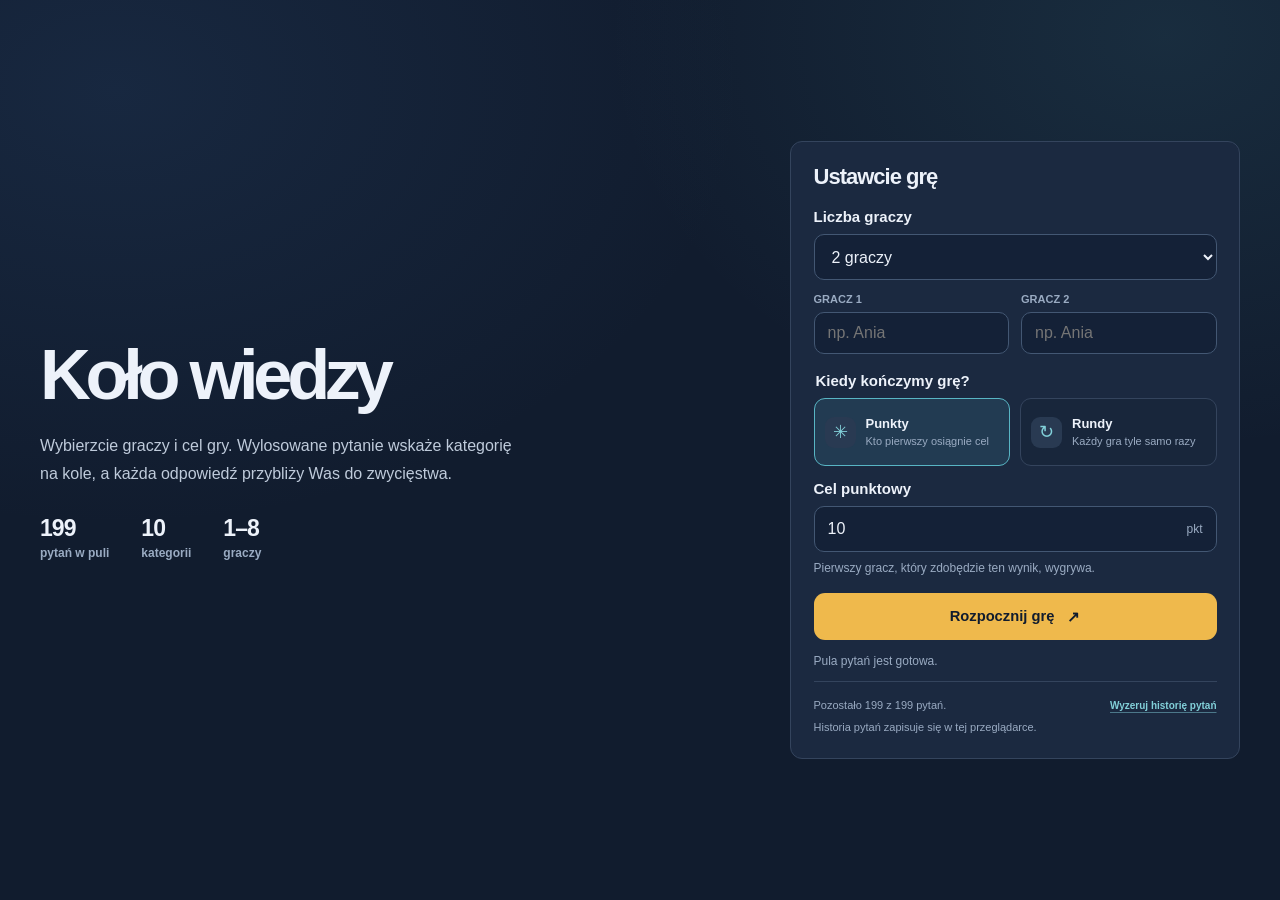
==== commit 649e4244: "gggg" ====
--- a/index.html
+++ b/index.html
@@ -3,7 +3,7 @@
   <head>
     <meta charset="utf-8">
     <meta name="viewport" content="width=device-width, initial-scale=1">
-    <meta name="theme-color" content="#f4f2ec">
+    <meta name="theme-color" content="#111c2e">
     <title>Koło wiedzy</title>
     <link rel="stylesheet" href="styles.css">
     <script src="questions.js" defer></script>
--- a/styles.css
+++ b/styles.css
@@ -492,6 +492,74 @@
   .wheel-wrap { width: min(100%, 58dvh, 420px); }
   .turn-panel { width: min(100%, 420px); justify-self: center; padding: 12px; gap: 8px; }
 }
+
+/* Night-casino theme: deep navy surfaces with gold and turquoise accents. */
+:root {
+  color-scheme: dark;
+  --ink: #edf2fa;
+  --ink-soft: #bfcbdb;
+  --muted: #9aabc2;
+  --paper: #111c2e;
+  --white: #1b2940;
+  --line: #34445d;
+  --green: #58b5c4;
+  --green-dark: #82d0d9;
+  --green-wash: #263952;
+  --gold: #efb94c;
+  --coral: #ef877c;
+  --shadow: none;
+}
+html, body { color: var(--ink); background: var(--paper); }
+body {
+  background:
+    radial-gradient(ellipse at 9% 10%, rgba(54, 94, 146, .18), transparent 38%),
+    radial-gradient(ellipse at 91% 4%, rgba(88, 181, 196, .11), transparent 34%),
+    var(--paper);
+}
+.app-header, .app-footer { border-color: rgba(166, 189, 218, .15); }
+.setup-card, .play-card, .score-card { border-color: var(--line); background: var(--white); color: var(--ink); }
+.field-control { border-color: #435773; background: #142137; color: var(--ink); }
+.field-control:focus { border-color: var(--green); box-shadow: 0 0 0 3px rgba(88, 181, 196, .2); }
+.goal-option-content { border-color: var(--line); background: #18263b; }
+.goal-option input:checked + .goal-option-content { border-color: var(--green); background: #223b52; }
+.goal-option input:focus-visible + .goal-option-content { outline-color: rgba(88, 181, 196, .35); }
+.goal-icon, .answer-letter { background: #293a52; color: var(--green-dark); }
+.button:focus-visible, .text-button:focus-visible { outline-color: rgba(88, 181, 196, .45); }
+.button-primary, .button-primary:hover:not(:disabled) { background: var(--gold); color: #111c2e; }
+.button-primary:hover:not(:disabled) { filter: brightness(1.07); }
+.text-button { color: var(--green-dark); text-decoration-color: rgba(130, 208, 217, .48); }
+.data-status[data-error="true"] { color: #ff968a; }
+.pool-note { border-top-color: var(--line); }
+.goal-pill { border-color: #43536b; background: #202f48; color: var(--ink-soft); }
+.turn-panel { border-color: var(--line); background: #1b2940; }
+.question-dialog, .answer-result-dialog { border-color: #43536b; background: #1b2940; color: var(--ink); }
+.question-dialog::backdrop { background: rgba(5, 11, 20, .76); }
+.answer-result-dialog::backdrop { background: rgba(5, 11, 20, .66); }
+.category-chip { background: #263952; color: #a4e3e9; }
+.question-image { background: #142137; }
+.answer-option { border-color: #3a4b65; background: #202f48; color: var(--ink); }
+.answer-option:hover:not(:disabled) { border-color: #58b5c4; background: #263b54; }
+.answer-option:focus-visible { outline-color: rgba(88, 181, 196, .4); }
+.answer-letter { color: var(--ink-soft); }
+.answer-option.is-correct { border-color: #58b5a4; background: #203b47; }
+.answer-option.is-correct .answer-letter { background: #287b7e; color: #fff; }
+.answer-option.is-wrong { border-color: #a75e61; background: #432c3c; }
+.answer-option.is-wrong .answer-letter { background: #a34f54; color: #fff; }
+.answer-result-icon { background: #443b2a; color: var(--gold); }
+.answer-result-dialog.is-correct .answer-result-icon { background: #203b47; color: #82d0c0; }
+.score-icon { background: #443b2a; color: var(--gold); }
+.scoreboard-row { background: #202f48; }
+.scoreboard-row.active { border-color: #477c88; background: #223b52; }
+.player-indicator { background: #65758a; }
+.scoreboard-row.active .player-indicator { background: var(--green); box-shadow: 0 0 0 4px rgba(88, 181, 196, .18); }
+.player-score, .progress-heading strong { color: var(--gold); }
+.score-divider { background: var(--line); }
+.progress-track { background: #2b3a50; }
+.progress-track span { background: linear-gradient(90deg, #58b5c4, #efb94c); }
+.finish-medal { background: #443b2a; color: var(--gold); }
+.winner-text { color: var(--green-dark); }
+.final-ranking li { background: #202f48; color: var(--ink-soft); }
+.final-ranking li:first-child { background: #263952; color: #a4e3e9; }
 @media (max-height: 620px) {
   html, body { height: auto; min-height: 100%; overflow-x: hidden; overflow-y: auto; }
   body { display: block; min-height: 100dvh; }
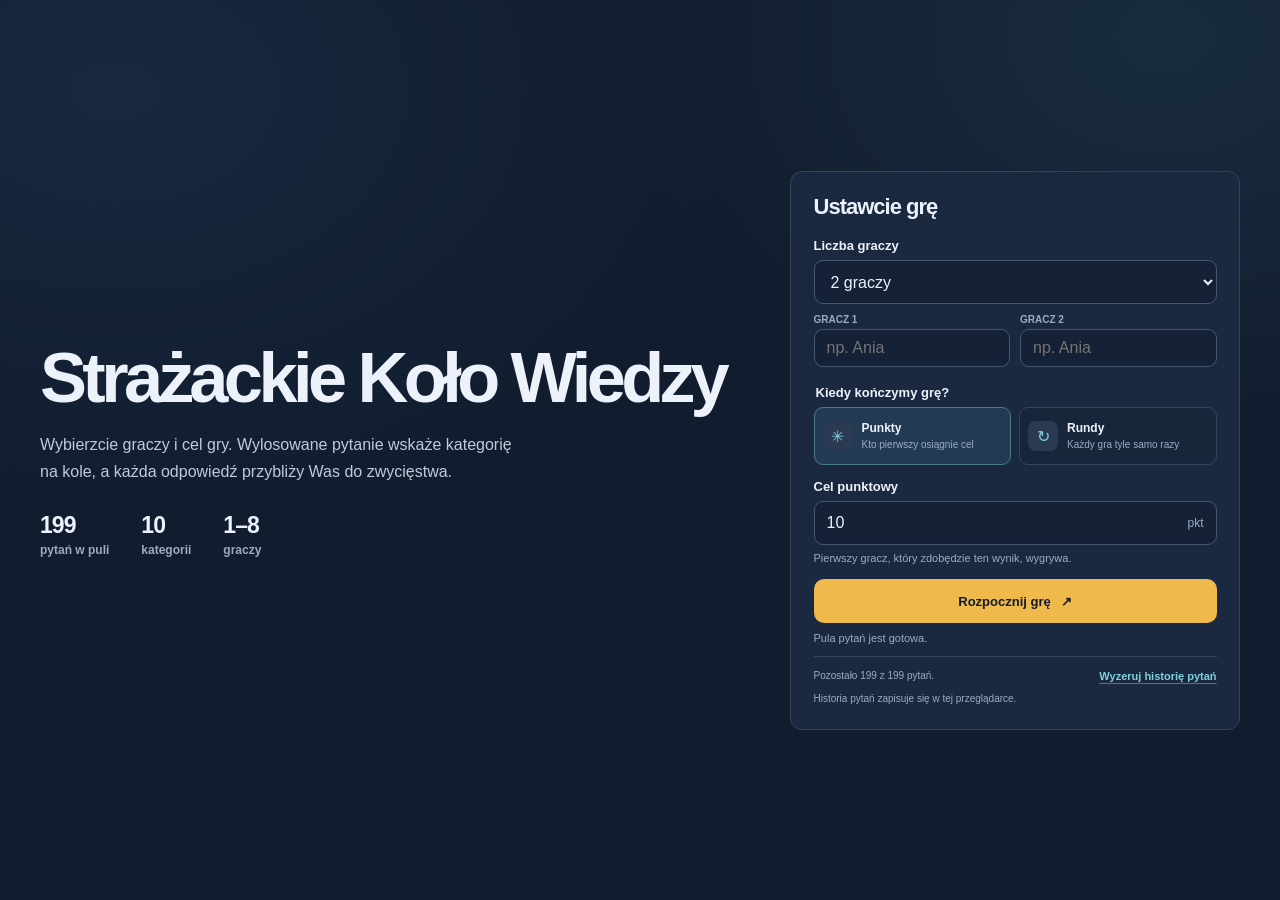
==== commit eab32213: "ffff" ====
--- a/index.html
+++ b/index.html
@@ -15,7 +15,7 @@
       <section id="setup-view" class="setup-view">
         <div class="intro-grid">
           <div class="intro-copy">
-            <h1>Koło wiedzy</h1>
+            <h1>Strażackie Koło Wiedzy</h1>
             <p class="intro-description">Wybierzcie graczy i cel gry. Wylosowane pytanie wskaże kategorię na kole, a każda odpowiedź przybliży Was do zwycięstwa.</p>
             <div class="quick-stats" aria-label="Informacje o puli pytań">
               <div class="quick-stat"><strong id="question-count">—</strong><span>pytań w puli</span></div>
--- a/styles.css
+++ b/styles.css
@@ -1,568 +1,358 @@
 :root {
-  --ink: #202d38;
-  --ink-soft: #53616c;
-  --muted: #78838a;
-  --paper: #f4f2ec;
-  --white: #fffefa;
-  --line: #e7e5de;
-  --green: #1e7466;
-  --green-dark: #165b51;
-  --green-wash: #e8f2ee;
-  --gold: #d89b45;
-  --coral: #cf6d55;
-  --shadow: 0 20px 60px rgba(31, 47, 55, .09);
+  color-scheme: dark;
+  --bg: #111c2e;
+  --surface: #1b2940;
+  --surface-raised: #202f48;
+  --line: #34445d;
+  --text: #edf2fa;
+  --text-soft: #bfcbdb;
+  --muted: #9aabc2;
+  --teal: #58b5c4;
+  --teal-bright: #82d0d9;
+  --gold: #efb94c;
   font-family: "Segoe UI", "Trebuchet MS", sans-serif;
-  color: var(--ink);
-  background: var(--paper);
-}
+  color: var(--text);
+  background: var(--bg);
+}
+
 * { box-sizing: border-box; }
+html, body { width: 100%; height: 100%; overflow: hidden; }
 body {
   min-width: 320px;
-  min-height: 100vh;
+  min-height: 0;
+  height: 100vh;
+  height: 100dvh;
   margin: 0;
   background:
-    radial-gradient(ellipse at 8% 18%, rgba(222, 197, 151, .16), transparent 35%),
-    radial-gradient(ellipse at 92% 6%, rgba(126, 183, 165, .12), transparent 32%),
-    var(--paper);
+    radial-gradient(ellipse at 9% 10%, rgba(54, 94, 146, .18), transparent 38%),
+    radial-gradient(ellipse at 91% 4%, rgba(88, 181, 196, .11), transparent 34%),
+    var(--bg);
 }
 button, input, select { font: inherit; }
 button { color: inherit; }
 [hidden] { display: none !important; }
-.visually-hidden { position: absolute; width: 1px; height: 1px; overflow: hidden; clip: rect(0, 0, 0, 0); white-space: nowrap; clip-path: inset(50%); }
-.app-header, .page-shell, .app-footer { width: min(1200px, calc(100% - 64px)); margin-inline: auto; }
-.app-header {
-  min-height: 80px;
-  display: flex;
-  align-items: center;
-  justify-content: space-between;
-  border-bottom: 1px solid rgba(61, 77, 81, .11);
-}
-.brand { display: inline-flex; align-items: center; gap: 11px; color: var(--ink); text-decoration: none; font-size: 15px; font-weight: 800; letter-spacing: -.04em; }
-.brand-mark { width: 32px; height: 32px; display: grid; place-items: center; border-radius: 50%; background: var(--green); color: white; font-family: Georgia, serif; font-size: 17px; }
-.header-right { display: flex; align-items: center; gap: 22px; }
-.header-caption { color: var(--muted); font-size: 12px; font-weight: 600; letter-spacing: .04em; }
-.page-shell { padding: 52px 0 76px; }
-.intro-grid { display: grid; grid-template-columns: minmax(0, 1fr) minmax(380px, 450px); align-items: center; gap: clamp(45px, 8vw, 110px); min-height: 650px; }
-.intro-copy { padding: 18px 0 35px; }
-.eyebrow { display: flex; align-items: center; gap: 8px; margin: 0 0 17px; color: var(--green); font-size: 10px; font-weight: 800; letter-spacing: .17em; line-height: 1.4; }
-.eyebrow-dot { width: 7px; height: 7px; border-radius: 50%; background: var(--gold); }
 h1, h2, p { margin-top: 0; }
-.intro-copy h1 { margin-bottom: 22px; font-size: clamp(49px, 6.4vw, 82px); font-weight: 800; letter-spacing: -.075em; line-height: .99; }
-.intro-copy h1 em { color: var(--green); font-style: normal; }
-.intro-description { max-width: 475px; margin-bottom: 42px; color: var(--ink-soft); font-size: 16px; line-height: 1.75; }
-.quick-stats { display: flex; gap: 32px; }
-.quick-stat { display: grid; gap: 4px; }
-.quick-stat strong { font-size: 23px; font-weight: 800; letter-spacing: -.04em; }
-.quick-stat span { color: var(--muted); font-size: 11px; font-weight: 600; }
-.setup-card, .play-card, .score-card { border: 1px solid rgba(64, 79, 82, .09); border-radius: 22px; background: var(--white); box-shadow: var(--shadow); }
-.setup-card { padding: 32px; }
-.card-heading, .score-card-heading { display: flex; align-items: flex-start; justify-content: space-between; }
-.card-heading { margin-bottom: 26px; }
-.card-heading .eyebrow, .score-card-heading .eyebrow { margin-bottom: 7px; }
-.card-heading h2, .score-card-heading h2 { margin: 0; font-size: 22px; font-weight: 800; letter-spacing: -.045em; }
-.step-badge, .score-icon { width: 38px; height: 38px; display: grid; place-items: center; border-radius: 12px; background: var(--green-wash); color: var(--green); font-size: 11px; font-weight: 800; }
-.field-label { display: block; margin: 0 0 9px; color: var(--ink); font-size: 12px; font-weight: 700; }
-.field-control { width: 100%; height: 46px; padding: 0 13px; border: 1px solid #dcded8; border-radius: 10px; outline: none; background: white; color: var(--ink); transition: border-color 150ms ease, box-shadow 150ms ease; }
-.field-control:focus { border-color: var(--green); box-shadow: 0 0 0 3px rgba(30, 116, 102, .12); }
-.player-name-fields { display: grid; grid-template-columns: repeat(2, minmax(0, 1fr)); gap: 12px; margin-top: 13px; }
-.player-name-field { display: grid; gap: 7px; }
-.player-name-field span { color: var(--muted); font-size: 10px; font-weight: 700; }
-.player-name-field .field-control { height: 42px; }
-.goal-fieldset { min-width: 0; margin: 25px 0 18px; padding: 0; border: 0; }
-.goal-options { display: grid; grid-template-columns: 1fr 1fr; gap: 10px; }
-.goal-option { position: relative; display: block; cursor: pointer; }
-.goal-option input { position: absolute; width: 1px; height: 1px; opacity: 0; }
-.goal-option-content { min-height: 68px; display: flex; align-items: center; gap: 10px; padding: 10px; border: 1px solid var(--line); border-radius: 11px; transition: border-color 150ms ease, background 150ms ease; }
-.goal-option input:checked + .goal-option-content { border-color: var(--green); background: #f0f7f4; }
-.goal-option input:focus-visible + .goal-option-content { outline: 3px solid rgba(30, 116, 102, .22); outline-offset: 2px; }
-.goal-icon { width: 31px; height: 31px; flex: 0 0 auto; display: grid; place-items: center; border-radius: 9px; background: #f4f2ec; color: var(--green); font-size: 18px; }
-.goal-option strong, .goal-option small { display: block; }
-.goal-option strong { margin-bottom: 3px; font-size: 11px; }
-.goal-option small { color: var(--muted); font-size: 9px; line-height: 1.35; }
-.target-input-wrap { position: relative; }
-.target-input-wrap .field-control { padding-right: 54px; }
-.target-unit { position: absolute; top: 50%; right: 14px; color: var(--muted); font-size: 12px; transform: translateY(-50%); }
-.field-hint { min-height: 18px; margin: 8px 0 20px; color: var(--muted); font-size: 10px; line-height: 1.5; }
-.button { min-height: 47px; display: inline-flex; align-items: center; justify-content: center; gap: 13px; padding: 0 20px; border: 0; border-radius: 11px; cursor: pointer; font-size: 12px; font-weight: 700; transition: background 150ms ease, transform 150ms ease, box-shadow 150ms ease; }
-.button:hover:not(:disabled) { transform: translateY(-1px); }
-.button:focus-visible, .text-button:focus-visible { outline: 3px solid rgba(30, 116, 102, .28); outline-offset: 3px; }
-.button-primary { background: var(--green); color: white; box-shadow: 0 7px 16px rgba(30, 116, 102, .18); }
-.button-primary:hover:not(:disabled) { background: var(--green-dark); box-shadow: 0 10px 20px rgba(30, 116, 102, .23); }
-.button:disabled { cursor: not-allowed; opacity: .48; }
-.button-wide { width: 100%; }
-.data-status { min-height: 16px; margin: 12px 0 0; color: var(--muted); font-size: 10px; line-height: 1.5; }
-.data-status[data-error="true"] { color: #a54032; }
-.pool-note { display: flex; align-items: center; justify-content: space-between; gap: 12px; margin-top: 13px; padding-top: 14px; border-top: 1px solid #eeede8; }
-.pool-note p { margin: 0; color: var(--muted); font-size: 9px; line-height: 1.45; }
-.text-button { flex: 0 0 auto; padding: 4px 0; border: 0; background: transparent; color: var(--green); cursor: pointer; font-size: 10px; font-weight: 700; text-decoration: underline; text-decoration-color: rgba(30, 116, 102, .35); text-underline-offset: 3px; }
-.storage-note { margin: 9px 0 0; color: var(--muted); font-size: 9px; line-height: 1.45; }
-.app-footer { display: flex; justify-content: space-between; padding: 19px 0 25px; border-top: 1px solid rgba(61, 77, 81, .11); color: var(--muted); font-size: 10px; }
-.game-view { animation: reveal 330ms ease both; }
-.game-heading { display: flex; align-items: flex-end; justify-content: space-between; gap: 24px; margin: 5px 0 26px; }
-.game-heading .eyebrow { margin-bottom: 8px; }
-.game-heading h1 { margin: 0; font-size: clamp(30px, 4vw, 43px); letter-spacing: -.065em; line-height: 1.1; }
-.goal-pill { padding: 9px 14px; border: 1px solid #dfe4dc; border-radius: 999px; background: rgba(255, 254, 250, .74); color: var(--ink-soft); font-size: 10px; font-weight: 700; }
-.game-layout { display: grid; grid-template-columns: minmax(0, 1fr) 285px; align-items: start; gap: 22px; }
-.play-card { min-height: 650px; overflow: hidden; padding: clamp(24px, 4vw, 46px); }
-.wheel-section { display: grid; justify-items: center; text-align: center; }
-.wheel-intro .eyebrow { justify-content: center; margin-bottom: 9px; }
-.wheel-intro h2, .finish-panel h2 { margin: 0 0 7px; font-size: 26px; font-weight: 800; letter-spacing: -.055em; }
-.muted-copy { margin: 0; color: var(--muted); font-size: 12px; line-height: 1.65; }
-.wheel-wrap { position: relative;  margin: 24px auto 13px; filter: drop-shadow(0 12px 20px rgba(32, 45, 56, .14)); }
-#wheel-canvas { width: 100%; height: auto; display: block; }
-.wheel-pointer { position: absolute; z-index: 1; top: -5px; left: 50%; width: 0; height: 0; border-top: 27px solid var(--gold); border-right: 17px solid transparent; border-left: 17px solid transparent; filter: drop-shadow(0 3px 2px rgba(60, 47, 25, .18)); transform: translateX(-50%); }
-.spin-button { min-width: 190px; margin-top: 2px; }
-.button-icon { display: inline-block; font-size: 18px; line-height: 1; }
-.category-status { min-height: 18px; margin: 13px 0 0; color: var(--green); font-size: 11px; font-weight: 700; }
-.question-topline { display: flex; align-items: center; justify-content: space-between; gap: 12px; margin-bottom: 14px; }
-.category-chip { min-height: 26px; display: inline-flex; align-items: center; padding: 5px 10px; border-radius: 999px; background: var(--green-wash); color: var(--green-dark); font-size: 9px; font-weight: 800; }
-.question-progress { color: var(--muted); font-size: 10px; font-weight: 600; }
-.question-main { display: grid; grid-template-columns: minmax(0, 1fr); align-items: center; gap: clamp(16px, 3vw, 32px); margin-bottom: 17px; }
-.question-dialog.has-image .question-main { grid-template-columns: minmax(0, 1.15fr) minmax(240px, .85fr); }
-.question-text { margin: 0; font-size: clamp(20px, 3vw, 27px); font-weight: 800; letter-spacing: -.045em; line-height: 1.3; }
-.question-image { width: min(100%, 420px); max-height: min(42dvh, 360px); display: block; object-fit: contain; margin: 0 auto; border-radius: 12px; background: #f5f4ef; }
-.answer-list { display: grid; gap: 9px; }
-.answer-option { width: 100%; min-height: 52px; display: flex; align-items: center; gap: 12px; padding: 10px 13px; border: 1px solid #e4e5df; border-radius: 11px; background: white; color: var(--ink); cursor: pointer; text-align: left; transition: border-color 130ms ease, background 130ms ease, transform 130ms ease; }
-.answer-option:hover:not(:disabled) { border-color: #9bbdb3; background: #f7fbf8; transform: translateY(-1px); }
-.answer-option:focus-visible { outline: 3px solid rgba(30, 116, 102, .23); outline-offset: 2px; }
-.answer-option:disabled { cursor: default; }
-.answer-letter { width: 27px; height: 27px; flex: 0 0 auto; display: grid; place-items: center; border-radius: 8px; background: #f2f1eb; color: var(--ink-soft); font-size: 10px; font-weight: 800; }
-.answer-copy { flex: 1; font-size: 12px; line-height: 1.5; }
-.answer-option.is-correct { border-color: #81b7a3; background: #eef7f2; }
-.answer-option.is-correct .answer-letter { background: var(--green); color: white; }
-.answer-option.is-wrong { border-color: #dfa49a; background: #fff4f1; }
-.answer-option.is-wrong .answer-letter { background: var(--coral); color: white; }
-.answer-result-dialog {
-  width: min(480px, calc(100vw - 32px));
-  max-width: none;
-  max-height: calc(100dvh - 24px);
-  overflow: auto;
-  padding: clamp(24px, 4vw, 36px);
-  border: 1px solid rgba(64, 79, 82, .12);
-  border-radius: 22px;
-  background: var(--white);
-  color: var(--ink);
-  box-shadow: 0 24px 80px rgba(8, 24, 30, .3);
-  text-align: center;
-}
-.answer-result-dialog::backdrop { background: rgba(17, 31, 37, .3); backdrop-filter: blur(2px); }
-.answer-result-icon { width: 54px; height: 54px; display: grid; place-items: center; margin: 0 auto 15px; border-radius: 50%; background: #fbf2e9; color: #8e5c2a; font-size: 30px; font-weight: 800; }
-.answer-result-dialog.is-correct .answer-result-icon { background: #edf6f1; color: #236854; }
-.answer-result-title { margin: 0 0 10px; font-size: clamp(22px, 3vw, 28px); font-weight: 800; letter-spacing: -.045em; }
-.answer-result-message { margin: 0 0 22px; color: var(--ink-soft); font-size: 15px; line-height: 1.6; }
-.score-card { position: sticky; top: 20px; padding: 24px; }
-.score-icon { background: #fbf2e2; color: #b67b30; font-size: 19px; }
-.scoreboard { display: grid; gap: 9px; margin: 20px 0 22px; padding: 0; list-style: none; }
-.scoreboard-row { min-height: 49px; display: flex; align-items: center; gap: 10px; padding: 8px 10px; border: 1px solid transparent; border-radius: 11px; background: #f7f6f1; }
-.scoreboard-row.active { border-color: #c9e0d7; background: #eff7f3; }
-.player-indicator { width: 8px; height: 8px; flex: 0 0 auto; border-radius: 50%; background: #bfc6c1; }
-.scoreboard-row.active .player-indicator { background: var(--green); box-shadow: 0 0 0 4px rgba(30, 116, 102, .12); }
-.player-name { min-width: 0; flex: 1; overflow: hidden; color: var(--ink); font-size: 11px; font-weight: 700; text-overflow: ellipsis; white-space: nowrap; }
-.player-score { color: var(--green-dark); font-size: 18px; font-weight: 800; letter-spacing: -.05em; }
-.score-divider { height: 1px; margin: 0 0 19px; background: var(--line); }
-.progress-heading { display: flex; align-items: baseline; justify-content: space-between; gap: 12px; font-size: 11px; font-weight: 700; }
-.progress-heading strong { color: var(--green); font-size: 17px; font-weight: 800; }
-.used-count { margin: 5px 0 10px; color: var(--muted); font-size: 9px; }
-.progress-track { height: 7px; overflow: hidden; border-radius: 99px; background: #e9e9e2; }
-.progress-track span { width: 0; height: 100%; display: block; border-radius: inherit; background: linear-gradient(90deg, #348f79, #d6a04c); transition: width 250ms ease; }
-.score-note { margin: 13px 0 0; color: var(--muted); font-size: 9px; line-height: 1.6; }
-.finish-panel { min-height: 550px; display: flex; flex-direction: column; align-items: center; justify-content: center; padding: 24px 0; text-align: center; animation: reveal 330ms ease both; }
-.finish-medal { width: 58px; height: 58px; display: grid; place-items: center; margin-bottom: 18px; border-radius: 19px; background: #fbf1df; color: var(--gold); font-size: 30px; }
-.finish-panel .eyebrow { margin-bottom: 8px; }
-.finish-panel h2 { margin-bottom: 8px; font-size: 34px; }
-#finish-reason { max-width: 440px; }
-.winner-text { margin: 17px 0; color: var(--green-dark); font-size: 18px; font-weight: 800; }
-.final-ranking { width: min(100%, 400px); display: grid; gap: 7px; margin: 4px 0 22px; padding: 0; list-style: none; }
-.final-ranking li { display: flex; align-items: center; justify-content: space-between; gap: 15px; padding: 10px 13px; border-radius: 9px; background: #f6f5f0; color: var(--ink-soft); font-size: 11px; }
-.final-ranking li:first-child { background: var(--green-wash); color: var(--green-dark); font-weight: 700; }
-@keyframes reveal { from { opacity: 0; transform: translateY(7px); } to { opacity: 1; transform: translateY(0); } }
-@media (max-width: 900px) {
-  .intro-grid { grid-template-columns: minmax(0, 1fr) minmax(330px, 410px); gap: 38px; }
-  .intro-copy h1 { font-size: clamp(46px, 6.8vw, 68px); }
-  .setup-card { padding: 25px; }
-  .game-layout { grid-template-columns: minmax(0, 1fr) 245px; gap: 15px; }
-  .score-card { padding: 20px; }
-}
-@media (max-width: 720px) {
-  .app-header, .page-shell, .app-footer { width: min(100% - 36px, 560px); }
-  .app-header { min-height: 68px; }
-  .header-caption { display: none; }
-  .page-shell { padding: 34px 0 52px; }
-  .intro-grid { grid-template-columns: 1fr; gap: 29px; min-height: 0; }
-  .intro-copy { padding: 0; }
-  .intro-copy h1 { margin-bottom: 14px; font-size: clamp(50px, 13vw, 73px); }
-  .intro-description { margin-bottom: 24px; font-size: 14px; }
-  .quick-stats { gap: 26px; }
-  .setup-card { padding: 23px 20px; }
-  .game-heading { align-items: flex-start; flex-direction: column; gap: 13px; margin-bottom: 19px; }
-  .game-heading h1 { font-size: 35px; }
-  .game-layout { grid-template-columns: 1fr; }
-  .play-card { min-height: 0; padding: 25px 19px; }
-  .score-card { position: static; padding: 22px; }
-  .scoreboard { grid-template-columns: repeat(2, minmax(0, 1fr)); }
-  .finish-panel { min-height: 450px; }
-  .app-footer { padding-top: 15px; }
-}
-@media (max-width: 420px) {
-  .player-name-fields, .goal-options { grid-template-columns: 1fr; }
-  .goal-option-content { min-height: 58px; }
-  .pool-note { align-items: flex-start; flex-direction: column; gap: 5px; }
-}
-@media (prefers-reduced-motion: reduce) {
-  *, *::before, *::after { scroll-behavior: auto !important; animation-duration: .01ms !important; animation-iteration-count: 1 !important; transition-duration: .01ms !important; }
-}
-
-/* The app is designed to stay inside the projector window. */
-html, body { width: 100%; height: 100%; overflow: hidden; }
-body {
-  width: 100%;
-  min-width: 0;
-  min-height: 0;
-  height: 100vh;
-  height: 100dvh;
-  display: grid;
-  grid-template-rows: minmax(0, 1fr);
+.visually-hidden {
+  position: absolute;
+  width: 1px;
+  height: 1px;
+  overflow: hidden;
+  clip: rect(0, 0, 0, 0);
+  clip-path: inset(50%);
+  white-space: nowrap;
 }
 .page-shell {
   width: min(1200px, calc(100% - clamp(24px, 5vw, 80px)));
   height: 100%;
   min-height: 0;
-  padding: clamp(12px, 2.3vh, 28px) 0;
+  margin: 0 auto;
+  padding: clamp(12px, 2.3dvh, 28px) 0;
 }
 .setup-view, .game-view { height: 100%; min-height: 0; }
+
+/* Game setup */
 .intro-grid {
+  display: grid;
+  grid-template-columns: minmax(0, 1fr) minmax(340px, 450px);
+  align-items: center;
+  gap: clamp(20px, 5vw, 76px);
+  width: 100%;
   height: 100%;
-  min-height: 0;
-  grid-template-columns: minmax(0, 1fr) minmax(340px, 450px);
-  gap: clamp(20px, 5vw, 76px);
-}
-.intro-copy { min-width: 0; padding: 0; }
-.intro-copy h1 { font-size: clamp(38px, 5.5vw, 72px); }
-.field-label { font-size: clamp(13px, 1.2vw, 15px); }
-.field-control { font-size: clamp(14px, 1.25vw, 16px); }
-.player-name-field span { font-size: 11px; }
-.goal-option strong { font-size: 13px; }
-.goal-option small { font-size: 11px; }
-.button { font-size: clamp(13px, 1.15vw, 15px); }
-.field-hint, .data-status { font-size: 12px; }
-.pool-note p, .storage-note { font-size: 11px; }
-.quick-stat span { font-size: 12px; }
-.intro-description { margin-bottom: clamp(18px, 3vh, 34px); font-size: clamp(13px, 1.35vw, 16px); }
-.setup-card { padding: clamp(16px, 2.5vh, 30px); }
+}
+.intro-copy { min-width: 0; }
+.intro-copy h1 {
+  margin: 0 0 18px;
+  font-size: clamp(38px, 5.5vw, 72px);
+  font-weight: 800;
+  letter-spacing: -.065em;
+  line-height: 1;
+}
+.intro-description {
+  max-width: 475px;
+  margin-bottom: clamp(18px, 3vh, 34px);
+  color: var(--text-soft);
+  font-size: clamp(13px, 1.35vw, 16px);
+  line-height: 1.7;
+}
+.quick-stats { display: flex; gap: clamp(18px, 3vw, 32px); }
+.quick-stat { display: grid; gap: 4px; }
+.quick-stat strong { font-size: 23px; font-weight: 800; letter-spacing: -.04em; }
+.quick-stat span { color: var(--muted); font-size: 12px; font-weight: 600; }
+.setup-card, .play-card, .score-card {
+  border: 1px solid var(--line);
+  border-radius: 12px;
+  background: var(--surface);
+}
+.setup-card { min-width: 0; padding: clamp(16px, 2.5vh, 30px); }
 .card-heading { margin-bottom: clamp(12px, 2vh, 22px); }
-.goal-fieldset { margin: clamp(12px, 2vh, 22px) 0 clamp(10px, 1.5vh, 18px); }
-.goal-option-content { min-height: clamp(54px, 8vh, 68px); }
-.field-hint { margin: 7px 0 clamp(10px, 1.8vh, 20px); }
-.button { min-height: clamp(42px, 6.2vh, 47px); }
-.pool-note { margin-top: clamp(8px, 1.3vh, 13px); padding-top: clamp(8px, 1.5vh, 14px); }
-.storage-note { margin-top: 5px; }
-.game-view { display: flex; flex-direction: column; }
-.game-heading {
+.card-heading h2 { margin: 0; font-size: 22px; font-weight: 800; letter-spacing: -.045em; }
+.field-label { display: block; margin: 0 0 7px; color: var(--text); font-size: 13px; font-weight: 700; }
+.field-control {
+  width: 100%;
+  height: 44px;
+  padding: 0 12px;
+  border: 1px solid #435773;
+  border-radius: 9px;
+  outline: none;
+  background: #142137;
+  color: var(--text);
+}
+.field-control:focus { border-color: var(--teal); box-shadow: 0 0 0 3px rgba(88, 181, 196, .2); }
+.player-name-fields { display: grid; grid-template-columns: repeat(2, minmax(0, 1fr)); gap: 8px 10px; margin-top: 10px; }
+.player-name-field { display: grid; gap: 4px; min-width: 0; }
+.player-name-field span { color: var(--muted); font-size: 10px; font-weight: 700; }
+.player-name-field .field-control { height: 38px; }
+.goal-fieldset { min-width: 0; margin: clamp(12px, 2vh, 22px) 0 14px; padding: 0; border: 0; }
+.goal-options { display: grid; grid-template-columns: repeat(2, minmax(0, 1fr)); gap: 8px; }
+.goal-option { position: relative; display: block; min-width: 0; cursor: pointer; }
+.goal-option input { position: absolute; width: 1px; height: 1px; opacity: 0; }
+.goal-option-content {
+  min-height: 58px;
+  display: flex;
+  align-items: center;
+  gap: 9px;
+  padding: 8px;
+  border: 1px solid var(--line);
+  border-radius: 9px;
+  background: #18263b;
+}
+.goal-option input:checked + .goal-option-content { border-color: #477c88; background: #223b52; }
+.goal-option input:focus-visible + .goal-option-content { outline: 3px solid rgba(88, 181, 196, .35); outline-offset: 2px; }
+.goal-icon {
+  width: 30px;
+  height: 30px;
   flex: 0 0 auto;
+  display: grid;
+  place-items: center;
+  border-radius: 8px;
+  background: #293a52;
+  color: var(--teal-bright);
+  font-size: 16px;
+}
+.goal-option strong, .goal-option small { display: block; }
+.goal-option strong { margin-bottom: 3px; font-size: 12px; }
+.goal-option small { color: var(--muted); font-size: 10px; line-height: 1.3; }
+.target-input-wrap { position: relative; }
+.target-input-wrap .field-control { padding-right: 52px; }
+.target-unit { position: absolute; top: 50%; right: 13px; color: var(--muted); font-size: 12px; transform: translateY(-50%); }
+.field-hint { min-height: 16px; margin: 6px 0 12px; color: var(--muted); font-size: 11px; line-height: 1.4; }
+.button {
+  min-height: 44px;
+  display: inline-flex;
   align-items: center;
-  margin: 0 0 clamp(8px, 1.5vh, 18px);
-}
-.game-heading > div:first-child { min-width: 0; flex: 1 1 auto; }
-.game-heading h1 { font-size: clamp(25px, 3.6vw, 42px); }
-.game-heading > div:first-child h1 { overflow: hidden; text-overflow: ellipsis; white-space: nowrap; }
-.goal-pill { font-size: 12px; }
-.game-heading-actions { display: flex; align-items: center; justify-content: flex-end; gap: clamp(12px, 2vw, 24px); }
-.game-heading-actions .text-button { min-height: 36px; font-size: 12px; }
-.game-layout {
-  flex: 1 1 auto;
-  min-height: 0;
-  grid-template-columns: minmax(0, 1fr) clamp(220px, 25vw, 300px);
-  align-items: stretch;
-  gap: clamp(12px, 1.8vw, 22px);
-}
-.play-card {
-  height: 100%;
-  min-height: 0;
-  display: grid;
-  align-content: center;
-  padding: clamp(14px, 2.3vw, 32px);
-}
-.wheel-section { gap: 0; }
-.wheel-intro h2 { font-size: clamp(20px, 2.1vw, 26px); }
-.wheel-intro .muted-copy { font-size: clamp(13px, 1.2vw, 15px); }
-.wheel-wrap {
-  margin: clamp(8px, 1.4vh, 16px) auto clamp(6px, 1.2vh, 13px);
-}
-.spin-button { margin-top: 0; }
-.category-status { margin-top: clamp(6px, 1.2vh, 13px); }
-.score-card { position: static; min-height: 0; padding: clamp(14px, 2vw, 24px); }
-.scoreboard { gap: clamp(5px, 1vh, 9px); margin: clamp(12px, 2vh, 20px) 0; }
-.scoreboard-row { min-height: clamp(38px, 6.4vh, 49px); }
-.player-name { font-size: 13px; }
-.player-score { font-size: 21px; }
-.progress-heading { font-size: 13px; }
-.used-count, .score-note { font-size: 11px; }
-.score-note { margin-top: clamp(7px, 1.4vh, 13px); }
-.finish-panel { min-height: 0; padding: 0; }
-
-.question-dialog {
-  width: min(860px, calc(100vw - 32px));
-  max-width: none;
-  max-height: calc(100dvh - 24px);
-  overflow: auto;
-  padding: clamp(18px, 3vh, 32px);
-  border: 1px solid rgba(64, 79, 82, .12);
-  border-radius: 22px;
-  background: var(--white);
-  color: var(--ink);
-  box-shadow: 0 24px 80px rgba(8, 24, 30, .3);
-}
-.question-dialog::backdrop { background: rgba(17, 31, 37, .62); backdrop-filter: blur(4px); }
-.question-topline { margin-bottom: clamp(8px, 1.6vh, 14px); }
-.category-chip { font-size: 11px; }
-.question-progress { font-size: 12px; }
-.question-text { font-size: clamp(20px, 2.5vw, 30px); }
-.question-text:focus { outline: none; }
-.question-main { margin-bottom: clamp(10px, 1.7vh, 18px); }
-.question-image { max-height: min(42dvh, 360px); }
-.answer-list { grid-template-columns: repeat(2, minmax(0, 1fr)); gap: clamp(6px, 1vh, 9px); }
-.answer-option { min-height: clamp(42px, 6.2vh, 52px); padding: 8px 12px; }
-.answer-letter { font-size: 12px; }
-.answer-copy { font-size: clamp(13px, 1.25vw, 15px); }
-
-@media (max-width: 760px) {
-  .page-shell { width: calc(100% - 32px); }
-  .intro-grid { grid-template-columns: minmax(0, 1fr) minmax(320px, 1.15fr); gap: 16px; }
-  .intro-copy h1 { font-size: clamp(34px, 6vw, 50px); }
-  .setup-card { padding: 18px; }
-  .game-layout { grid-template-columns: minmax(0, 1fr) 205px; gap: 10px; }
-  .score-card { padding: 13px; }
-  .score-card-heading .eyebrow { font-size: 8px; }
-  .score-card-heading h2 { font-size: 18px; }
-}
-@media (max-width: 640px) {
-  .intro-grid { display: block; }
-  .intro-copy, .quick-stats { display: none; }
-  .setup-card { width: min(100%, 500px); margin: 0 auto; }
-  .game-heading { gap: 8px; }
-  .game-heading .eyebrow { display: none; }
-  .game-heading h1 { font-size: clamp(22px, 5vw, 30px); }
-  .game-heading-actions { gap: 9px; }
-  .goal-pill { padding: 7px 10px; }
-  .answer-list { grid-template-columns: minmax(0, 1fr); }
-  .question-dialog.has-image .question-main { grid-template-columns: minmax(0, 1fr); }
-  .question-image { max-height: min(38dvh, 320px); }
-  .game-layout { grid-template-columns: minmax(0, 1fr); grid-template-rows: minmax(0, 1fr) auto; gap: 8px; }
-  .play-card { padding: 12px; }
-  .score-card { display: grid; grid-template-columns: minmax(0, 1fr); gap: 6px; padding: 8px 10px; }
-  .score-card-heading, .score-divider, .used-count, .score-note { display: none; }
-  .scoreboard { display: flex; gap: 5px; margin: 0; }
-  .scoreboard-row { min-width: 0; min-height: 34px; flex: 1 1 0; gap: 6px; padding: 4px 6px; }
-  .player-name { font-size: 9px; }
-  .player-score { font-size: 14px; }
-  .progress-heading { font-size: 9px; }
-  .progress-heading strong { font-size: 12px; }
-  .progress-track { height: 5px; }
-}
-@media (max-height: 680px) {
-  .page-shell { padding-block: 10px; }
-  .setup-card { padding: 12px 18px; }
-  .card-heading { margin-bottom: 10px; }
-  .field-label { margin-bottom: 5px; }
-  .field-control { height: 40px; }
-  .player-name-fields { gap: 6px 10px; margin-top: 8px; }
-  .player-name-field { gap: 4px; }
-  .player-name-field .field-control { height: 36px; }
-  .goal-fieldset { margin: 7px 0; }
-  .goal-fieldset legend.field-label { margin-bottom: 5px; }
-  .goal-option-content { min-height: 44px; }
-  .goal-option small { line-height: 1.2; }
-  .field-hint { min-height: 0; margin: 4px 0 6px; }
-  .setup-card .button { min-height: 38px; }
-  .data-status { min-height: 0; margin-top: 4px; }
-  .pool-note { margin-top: 4px; padding-top: 3px; border-top: 0; }
-  .pool-note p { display: none; }
-  .storage-note { margin-top: 2px; }
-  .game-heading { margin-bottom: 7px; }
-  .play-card { padding-block: 10px; }
-  .question-dialog { padding: 12px; }
-  .question-topline { margin-bottom: 6px; }
-  .question-main { gap: 10px; margin-bottom: 9px; }
-  .question-text { font-size: clamp(18px, 2.4vh, 24px); line-height: 1.2; }
-  .question-image { max-height: min(34dvh, 230px); }
-  .answer-list { gap: 5px; }
-  .answer-option { min-height: 38px; padding: 6px 8px; }
-  .answer-copy { font-size: 13px; line-height: 1.3; }
-}
-@media (max-width: 420px) {
-  .page-shell { width: calc(100% - 20px); }
-  .setup-card { padding: 14px; }
-  .player-name-fields, .goal-options { grid-template-columns: 1fr 1fr; }
-  .goal-option-content { min-height: 48px; padding: 7px; }
-  .goal-option small { font-size: 8px; }
-  .game-heading-actions .text-button { font-size: 10px; }
-  .question-dialog { width: calc(100vw - 16px); max-height: calc(100dvh - 16px); padding: 14px; border-radius: 16px; }
-}
-
-/* Compact, high-contrast game layout for projector and small displays. */
-:root { --ink-soft: #43505a; --muted: #59666e; --shadow: none; }
-body { background: var(--paper); }
-.setup-card, .play-card, .score-card { border-color: #c5ccc7; border-radius: 12px; box-shadow: none; }
-.game-view { display: flex; flex-direction: column; height: 100%; min-height: 0; }
+  justify-content: center;
+  gap: 10px;
+  padding: 0 18px;
+  border: 0;
+  border-radius: 10px;
+  cursor: pointer;
+  font-size: 13px;
+  font-weight: 700;
+  transition: filter 150ms ease, transform 150ms ease;
+}
+.button:hover:not(:disabled) { filter: brightness(1.07); transform: translateY(-1px); }
+.button:focus-visible, .text-button:focus-visible { outline: 3px solid rgba(88, 181, 196, .45); outline-offset: 3px; }
+.button-primary { background: var(--gold); color: #111c2e; }
+.button:disabled { cursor: not-allowed; opacity: .48; }
+.button-wide { width: 100%; }
+.data-status { min-height: 16px; margin: 8px 0 0; color: var(--muted); font-size: 11px; line-height: 1.4; }
+.data-status[data-error="true"] { color: #ff968a; }
+.pool-note { display: flex; align-items: center; justify-content: space-between; gap: 10px; margin-top: 9px; padding-top: 9px; border-top: 1px solid var(--line); }
+.pool-note p { margin: 0; color: var(--muted); font-size: 10px; line-height: 1.4; }
+.text-button { flex: 0 0 auto; padding: 4px 0; border: 0; background: transparent; color: var(--teal-bright); cursor: pointer; font-size: 11px; font-weight: 700; text-decoration: underline; text-decoration-color: rgba(130, 208, 217, .48); text-underline-offset: 3px; }
+.storage-note { margin: 6px 0 0; color: var(--muted); font-size: 10px; line-height: 1.4; }
+
+/* Game board */
+.game-view { display: flex; flex-direction: column; animation: reveal 250ms ease both; }
 .game-layout {
   display: grid;
   flex: 1 1 auto;
-  height: auto;
   min-height: 0;
   grid-template-columns: minmax(0, 1fr) clamp(220px, 22vw, 260px);
   grid-template-rows: minmax(0, 1fr);
-  align-items: stretch;
   gap: 12px;
 }
-.play-card { height: 100%; min-height: 0; align-content: center; padding: 14px; }
-.wheel-wrap {  margin: 0 auto 10px; filter: none; }
-.spin-button { min-height: 44px; }
-.category-status { min-height: 0; margin: 4px 0 0; font-size: 13px; }
-#category-status:empty { display: none; }
-.score-card { align-self: start; height: auto; min-height: 0; padding: 12px; }
-.score-card-heading { display: block; margin-bottom: 10px; }
-.score-card-actions { display: flex; align-items: center; justify-content: flex-end; gap: 10px; flex-wrap: wrap; }
-.score-card-actions .goal-pill { padding: 7px 10px; font-size: 13px; }
-.score-card-actions .text-button { min-height: 34px; font-size: 13px; }
-.scoreboard { grid-template-columns: 1fr; gap: 6px; margin: 0; }
-.scoreboard-row { min-height: 42px; padding: 6px 9px; }
-.player-name { font-size: 14px; }
-.player-score { font-size: 20px; }
-.question-dialog { border-radius: 12px; box-shadow: 0 8px 24px rgba(8, 24, 30, .18); }
-.question-dialog::backdrop { background: rgba(17, 31, 37, .58); }
-.answer-result-dialog { border-radius: 12px; box-shadow: 0 8px 24px rgba(8, 24, 30, .18); }
-.answer-result-dialog::backdrop { background: rgba(17, 31, 37, .28); }
-.button-primary { box-shadow: none; }
-
-.wheel-section { display: grid; align-items: center; }
-.wheel-play-layout {
-  width: 100%;
-  display: grid;
-  grid-template-columns: minmax(0, 1fr) minmax(190px, 230px);
-  align-items: center;
-  gap: clamp(12px, 2vw, 24px);
-}
+.play-card { position: relative; height: 100%; min-width: 0; min-height: 0; overflow: hidden; padding: 14px; }
+.wheel-section { position: relative; width: 100%; height: 100%; }
+.wheel-play-layout { position: relative; width: 100%; height: 100%; }
 .wheel-wrap {
-  width: min(100%, 520px);
-  justify-self: center;
-  aspect-ratio: 1;
-  margin: 0;
+  position: absolute;
+  top: 50%;
+  left: clamp(12px, 1.3vw, 20px);
+  width: min(65%, 52vw, 80dvh, 520px);
+  aspect-ratio: 1 / 2;
+  overflow: hidden;
+  transform: translateY(-50%);
+}
+#wheel-canvas {
+  position: absolute;
+  top: 0;
+  left: -100%;
+  width: 200%;
+  height: 100%;
+  max-width: none;
+  display: block;
 }
 .wheel-pointer {
+  position: absolute;
+  z-index: 1;
   top: 50%;
   right: -7px;
-  left: auto;
+  width: 0;
+  height: 0;
   border-top: 17px solid transparent;
   border-right: 27px solid var(--gold);
   border-bottom: 17px solid transparent;
   border-left: 0;
+  filter: drop-shadow(0 3px 2px rgba(5, 11, 20, .45));
   transform: translateY(-50%);
 }
 .turn-panel {
+  position: absolute;
+  z-index: 2;
+  top: 50%;
+  right: 0;
+  width: min(230px, 32%);
   display: grid;
   justify-items: center;
   gap: 12px;
   padding: 18px 14px;
   border: 1px solid var(--line);
   border-radius: 12px;
-  background: #fffefa;
+  background: var(--surface);
   text-align: center;
+  transform: translateY(-50%);
 }
 .turn-title { margin: 0; font-size: clamp(17px, 1.7vw, 22px); font-weight: 800; letter-spacing: -.045em; overflow-wrap: anywhere; }
 .turn-instruction { margin: 0; color: var(--muted); font-size: 12px; line-height: 1.5; }
 .turn-panel .spin-button { width: 100%; min-width: 0; margin: 0; }
-.turn-panel .category-status { margin: 0; }
-
+.button-icon { display: inline-block; font-size: 18px; line-height: 1; }
+.category-status { min-height: 0; margin: 0; color: var(--teal-bright); font-size: 12px; font-weight: 700; }
+#category-status:empty { display: none; }
+
+/* Questions and answer feedback */
+.question-dialog, .answer-result-dialog {
+  width: min(860px, calc(100vw - 32px));
+  max-width: none;
+  max-height: calc(100dvh - 24px);
+  overflow: auto;
+  padding: clamp(16px, 3vh, 30px);
+  border: 1px solid var(--line);
+  border-radius: 16px;
+  background: var(--surface);
+  color: var(--text);
+  box-shadow: 0 18px 60px rgba(5, 11, 20, .5);
+}
+.question-dialog::backdrop, .answer-result-dialog::backdrop { background: rgba(5, 11, 20, .74); }
+.question-topline { display: flex; align-items: center; justify-content: space-between; gap: 12px; margin-bottom: 12px; }
+.category-chip { min-height: 28px; display: inline-flex; align-items: center; padding: 5px 10px; border-radius: 999px; background: #263952; color: #a4e3e9; font-size: 11px; font-weight: 800; }
+.question-progress { color: var(--muted); font-size: 12px; font-weight: 600; }
+.question-main { display: grid; grid-template-columns: minmax(0, 1fr); align-items: center; gap: 16px; margin-bottom: 16px; }
+.question-dialog.has-image .question-main { grid-template-columns: minmax(0, 1.15fr) minmax(200px, .85fr); }
+.question-text { margin: 0; font-size: clamp(20px, 2.5vw, 30px); font-weight: 800; letter-spacing: -.045em; line-height: 1.3; }
+.question-text:focus { outline: none; }
+.question-image { width: min(100%, 420px); max-height: min(42dvh, 360px); display: block; object-fit: contain; margin: 0 auto; border-radius: 10px; background: #142137; }
+.answer-list { display: grid; grid-template-columns: repeat(2, minmax(0, 1fr)); gap: 8px; }
+.answer-option {
+  width: 100%;
+  min-height: 46px;
+  display: flex;
+  align-items: center;
+  gap: 10px;
+  padding: 8px 11px;
+  border: 1px solid #3a4b65;
+  border-radius: 9px;
+  background: var(--surface-raised);
+  color: var(--text);
+  cursor: pointer;
+  text-align: left;
+}
+.answer-option:hover:not(:disabled) { border-color: var(--teal); background: #263b54; }
+.answer-option:focus-visible { outline: 3px solid rgba(88, 181, 196, .4); outline-offset: 2px; }
+.answer-option:disabled { cursor: default; }
+.answer-letter { width: 27px; height: 27px; flex: 0 0 auto; display: grid; place-items: center; border-radius: 7px; background: #293a52; color: var(--text-soft); font-size: 11px; font-weight: 800; }
+.answer-copy { flex: 1; font-size: 13px; line-height: 1.45; }
+.answer-option.is-correct { border-color: #58b5a4; background: #203b47; }
+.answer-option.is-correct .answer-letter { background: #287b7e; color: #fff; }
+.answer-option.is-wrong { border-color: #a75e61; background: #432c3c; }
+.answer-option.is-wrong .answer-letter { background: #a34f54; color: #fff; }
+.answer-result-dialog { width: min(480px, calc(100vw - 32px)); text-align: center; }
+.answer-result-icon { width: 54px; height: 54px; display: grid; place-items: center; margin: 0 auto 14px; border-radius: 50%; background: #443b2a; color: var(--gold); font-size: 30px; font-weight: 800; }
+.answer-result-dialog.is-correct .answer-result-icon { background: #203b47; color: #82d0c0; }
+.answer-result-title { margin: 0 0 10px; font-size: clamp(22px, 3vw, 28px); font-weight: 800; letter-spacing: -.045em; }
+.answer-result-message { margin: 0 0 20px; color: var(--text-soft); font-size: 15px; line-height: 1.6; }
+
+/* Score and finish */
+.score-card { align-self: start; max-height: 100%; overflow: auto; padding: 12px; }
+.score-card-heading { margin-bottom: 10px; }
+.score-card-actions { display: flex; align-items: center; justify-content: flex-end; gap: 10px; flex-wrap: wrap; }
+.goal-pill { padding: 7px 10px; border: 1px solid #43536b; border-radius: 999px; background: var(--surface-raised); color: var(--text-soft); font-size: 13px; font-weight: 700; }
+.score-card-actions .text-button { min-height: 34px; font-size: 13px; }
+.scoreboard { display: grid; grid-template-columns: 1fr; gap: 6px; margin: 0; padding: 0; list-style: none; }
+.scoreboard-row { min-height: 42px; display: flex; align-items: center; gap: 9px; padding: 6px 9px; border: 1px solid transparent; border-radius: 10px; background: var(--surface-raised); }
+.scoreboard-row.active { border-color: #477c88; background: #223b52; }
+.player-indicator { width: 8px; height: 8px; flex: 0 0 auto; border-radius: 50%; background: #65758a; }
+.scoreboard-row.active .player-indicator { background: var(--teal); box-shadow: 0 0 0 4px rgba(88, 181, 196, .18); }
+.player-name { min-width: 0; flex: 1; overflow: hidden; font-size: 14px; font-weight: 700; text-overflow: ellipsis; white-space: nowrap; }
+.player-score { color: var(--gold); font-size: 20px; font-weight: 800; letter-spacing: -.05em; }
+.finish-panel { min-height: 100%; display: flex; flex-direction: column; align-items: center; justify-content: center; padding: 24px; text-align: center; }
+.finish-medal { width: 58px; height: 58px; display: grid; place-items: center; margin-bottom: 16px; border-radius: 16px; background: #443b2a; color: var(--gold); font-size: 30px; }
+.finish-panel h2 { margin: 0 0 8px; font-size: clamp(26px, 3.5vw, 34px); font-weight: 800; letter-spacing: -.045em; }
+.muted-copy { margin: 0; color: var(--muted); font-size: 13px; line-height: 1.6; }
+#winner-text { margin: 15px 0; color: var(--teal-bright); font-size: 18px; font-weight: 800; }
+.final-ranking { width: min(100%, 400px); display: grid; gap: 7px; margin: 4px 0 20px; padding: 0; list-style: none; }
+.final-ranking li { display: flex; align-items: center; justify-content: space-between; gap: 15px; padding: 10px 12px; border-radius: 8px; background: var(--surface-raised); color: var(--text-soft); font-size: 12px; }
+.final-ranking li:first-child { background: #263952; color: #a4e3e9; font-weight: 700; }
+@keyframes reveal { from { opacity: 0; } to { opacity: 1; } }
+
+@media (max-width: 900px) {
+  .intro-grid { grid-template-columns: minmax(0, 1fr) minmax(320px, 410px); gap: 24px; }
+  .game-layout { grid-template-columns: minmax(0, 1fr) 220px; gap: 10px; }
+  .wheel-wrap { width: min(65%, 52vw, 80dvh, 460px); }
+  .score-card { padding: 10px; }
+}
 @media (max-width: 760px) {
-  .game-layout { grid-template-columns: minmax(0, 1fr); grid-template-rows: minmax(0, 1fr) auto; gap: 8px; }
-  .play-card { height: 100%; }
-}
-@media (max-width: 640px) {
-  .game-layout { grid-template-rows: minmax(0, 1fr) auto; }
-  .score-card { display: block; padding: 8px; }
-  .score-card-heading { display: block; margin-bottom: 8px; }
-  .score-card-actions { justify-content: flex-end; }
+  html, body { height: auto; min-height: 100%; overflow: auto; }
+  body { min-height: 100dvh; }
+  .page-shell { width: calc(100% - 32px); height: auto; min-height: 100dvh; padding: 16px 0; }
+  .setup-view, .game-view { height: auto; min-height: calc(100dvh - 32px); }
+  .intro-grid { grid-template-columns: minmax(0, 1fr); align-content: center; gap: 16px; }
+  .intro-copy h1 { font-size: clamp(36px, 10vw, 50px); }
+  .intro-description { margin-bottom: 12px; }
+  .quick-stats { gap: 20px; }
+  .setup-card { width: min(100%, 500px); margin: 0 auto; }
+  .game-layout { display: flex; flex-direction: column; gap: 8px; }
+  .play-card { height: auto; min-height: 0; padding: 0; }
+  .wheel-section { height: auto; }
+  .wheel-play-layout { height: auto; display: flex; flex-direction: column; align-items: center; gap: 14px; padding: 0 0 14px; }
+  .wheel-wrap { position: relative; top: auto; left: auto; width: min(70%, 35dvh, 320px); margin: 0 auto; transform: none; }
+  .turn-panel { position: relative; top: auto; right: auto; width: min(calc(100% - 24px), 420px); margin: 0 auto; transform: none; }
+  .score-card { align-self: stretch; max-height: none; padding: 9px; }
   .scoreboard { grid-template-columns: repeat(auto-fit, minmax(112px, 1fr)); gap: 5px; }
   .scoreboard-row { min-height: 38px; gap: 7px; padding: 5px 7px; }
   .player-name { font-size: 12px; }
   .player-score { font-size: 17px; }
-}
-@media (max-width: 520px) {
-  .wheel-play-layout { grid-template-columns: minmax(0, 1fr); gap: 12px; }
-  .wheel-wrap { width: min(100%, 58dvh, 420px); }
-  .turn-panel { width: min(100%, 420px); justify-self: center; padding: 12px; gap: 8px; }
-}
-
-/* Night-casino theme: deep navy surfaces with gold and turquoise accents. */
-:root {
-  color-scheme: dark;
-  --ink: #edf2fa;
-  --ink-soft: #bfcbdb;
-  --muted: #9aabc2;
-  --paper: #111c2e;
-  --white: #1b2940;
-  --line: #34445d;
-  --green: #58b5c4;
-  --green-dark: #82d0d9;
-  --green-wash: #263952;
-  --gold: #efb94c;
-  --coral: #ef877c;
-  --shadow: none;
-}
-html, body { color: var(--ink); background: var(--paper); }
-body {
-  background:
-    radial-gradient(ellipse at 9% 10%, rgba(54, 94, 146, .18), transparent 38%),
-    radial-gradient(ellipse at 91% 4%, rgba(88, 181, 196, .11), transparent 34%),
-    var(--paper);
-}
-.app-header, .app-footer { border-color: rgba(166, 189, 218, .15); }
-.setup-card, .play-card, .score-card { border-color: var(--line); background: var(--white); color: var(--ink); }
-.field-control { border-color: #435773; background: #142137; color: var(--ink); }
-.field-control:focus { border-color: var(--green); box-shadow: 0 0 0 3px rgba(88, 181, 196, .2); }
-.goal-option-content { border-color: var(--line); background: #18263b; }
-.goal-option input:checked + .goal-option-content { border-color: var(--green); background: #223b52; }
-.goal-option input:focus-visible + .goal-option-content { outline-color: rgba(88, 181, 196, .35); }
-.goal-icon, .answer-letter { background: #293a52; color: var(--green-dark); }
-.button:focus-visible, .text-button:focus-visible { outline-color: rgba(88, 181, 196, .45); }
-.button-primary, .button-primary:hover:not(:disabled) { background: var(--gold); color: #111c2e; }
-.button-primary:hover:not(:disabled) { filter: brightness(1.07); }
-.text-button { color: var(--green-dark); text-decoration-color: rgba(130, 208, 217, .48); }
-.data-status[data-error="true"] { color: #ff968a; }
-.pool-note { border-top-color: var(--line); }
-.goal-pill { border-color: #43536b; background: #202f48; color: var(--ink-soft); }
-.turn-panel { border-color: var(--line); background: #1b2940; }
-.question-dialog, .answer-result-dialog { border-color: #43536b; background: #1b2940; color: var(--ink); }
-.question-dialog::backdrop { background: rgba(5, 11, 20, .76); }
-.answer-result-dialog::backdrop { background: rgba(5, 11, 20, .66); }
-.category-chip { background: #263952; color: #a4e3e9; }
-.question-image { background: #142137; }
-.answer-option { border-color: #3a4b65; background: #202f48; color: var(--ink); }
-.answer-option:hover:not(:disabled) { border-color: #58b5c4; background: #263b54; }
-.answer-option:focus-visible { outline-color: rgba(88, 181, 196, .4); }
-.answer-letter { color: var(--ink-soft); }
-.answer-option.is-correct { border-color: #58b5a4; background: #203b47; }
-.answer-option.is-correct .answer-letter { background: #287b7e; color: #fff; }
-.answer-option.is-wrong { border-color: #a75e61; background: #432c3c; }
-.answer-option.is-wrong .answer-letter { background: #a34f54; color: #fff; }
-.answer-result-icon { background: #443b2a; color: var(--gold); }
-.answer-result-dialog.is-correct .answer-result-icon { background: #203b47; color: #82d0c0; }
-.score-icon { background: #443b2a; color: var(--gold); }
-.scoreboard-row { background: #202f48; }
-.scoreboard-row.active { border-color: #477c88; background: #223b52; }
-.player-indicator { background: #65758a; }
-.scoreboard-row.active .player-indicator { background: var(--green); box-shadow: 0 0 0 4px rgba(88, 181, 196, .18); }
-.player-score, .progress-heading strong { color: var(--gold); }
-.score-divider { background: var(--line); }
-.progress-track { background: #2b3a50; }
-.progress-track span { background: linear-gradient(90deg, #58b5c4, #efb94c); }
-.finish-medal { background: #443b2a; color: var(--gold); }
-.winner-text { color: var(--green-dark); }
-.final-ranking li { background: #202f48; color: var(--ink-soft); }
-.final-ranking li:first-child { background: #263952; color: #a4e3e9; }
-@media (max-height: 620px) {
-  html, body { height: auto; min-height: 100%; overflow-x: hidden; overflow-y: auto; }
-  body { display: block; min-height: 100dvh; }
-  .page-shell { height: auto; min-height: 100dvh; }
-  .game-view { height: auto; min-height: 100dvh; }
-}
+  .answer-list { grid-template-columns: minmax(0, 1fr); }
+  .question-dialog.has-image .question-main { grid-template-columns: minmax(0, 1fr); }
+}
+@media (max-width: 420px) {
+  .page-shell { width: calc(100% - 20px); }
+  .player-name-fields, .goal-options { grid-template-columns: minmax(0, 1fr); }
+  .goal-option-content { min-height: 48px; }
+  .pool-note { align-items: flex-start; flex-direction: column; gap: 5px; }
+  .question-dialog, .answer-result-dialog { width: calc(100vw - 16px); padding: 14px; }
+}
+@media (max-height: 560px) and (min-width: 761px) {
+  .page-shell { padding-block: 8px; }
+  .setup-card { padding: 10px 16px; }
+  .card-heading { margin-bottom: 8px; }
+  .field-control { height: 38px; }
+  .goal-fieldset { margin: 8px 0; }
+  .goal-option-content { min-height: 42px; }
+  .field-hint { min-height: 0; margin: 4px 0 6px; }
+  .data-status, .pool-note, .storage-note { margin-top: 4px; }
+  .pool-note { padding-top: 5px; }
+}
+@media (prefers-reduced-motion: reduce) {
+  *, *::before, *::after { scroll-behavior: auto !important; animation-duration: .01ms !important; animation-iteration-count: 1 !important; transition-duration: .01ms !important; }
+}
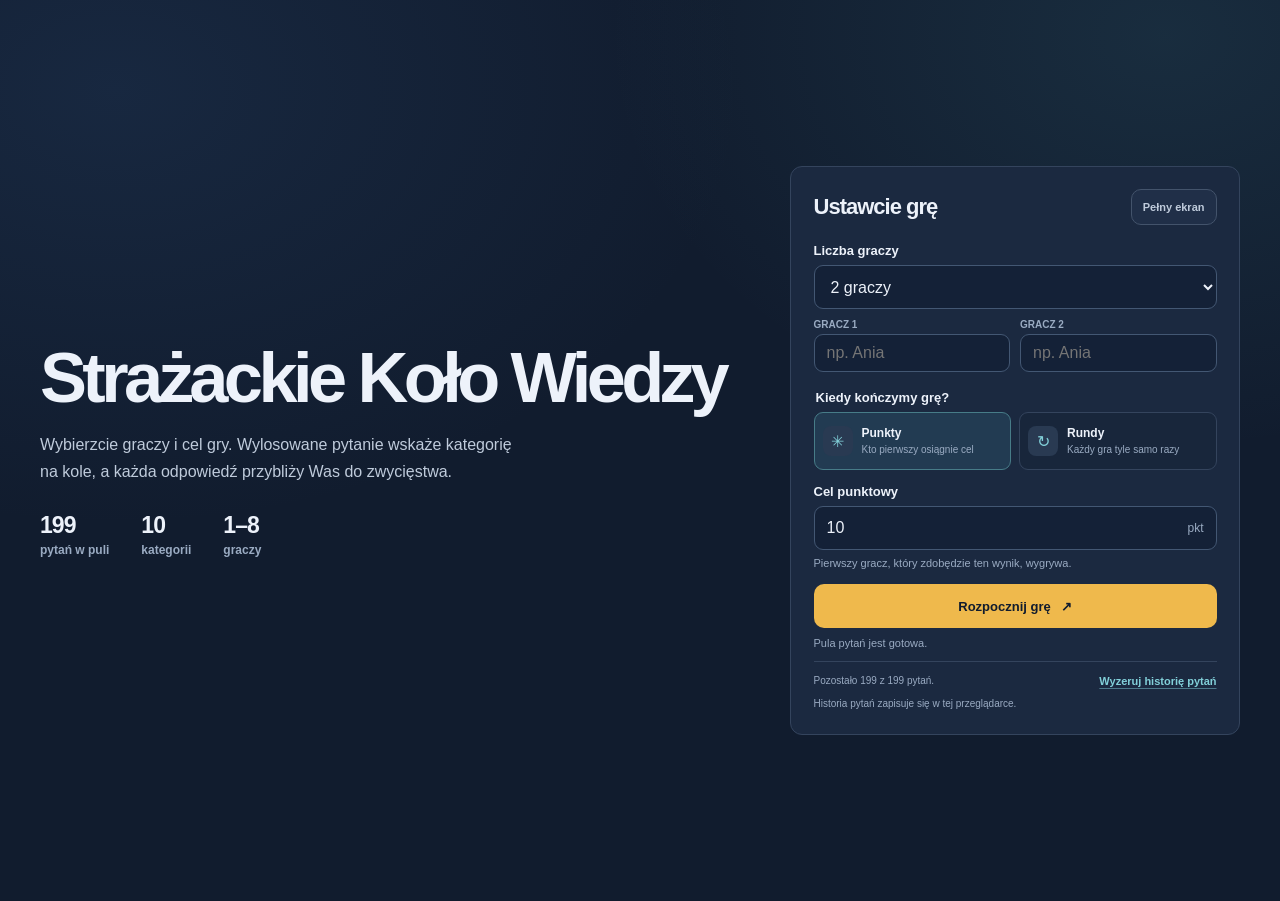
==== commit bfb37d19: "full screen" ====
--- a/index.html
+++ b/index.html
@@ -25,8 +25,9 @@
           </div>
 
           <form id="setup-form" class="setup-card">
-            <div class="card-heading">
+            <div class="card-heading card-heading-actions">
               <div><h2>Ustawcie grę</h2></div>
+              <button class="button button-fullscreen" type="button" data-fullscreen-toggle>Pełny ekran</button>
             </div>
             <label class="field-label" for="player-count">Liczba graczy</label>
             <select id="player-count" class="field-control">
@@ -92,7 +93,7 @@
             </div>
 
             <dialog id="question-panel" class="question-dialog" aria-labelledby="question-text" aria-describedby="question-progress">
-              <div class="question-topline"><span id="question-category" class="category-chip"></span><span id="question-progress" class="question-progress"></span></div>
+              <div class="question-topline"><span id="question-category" class="category-chip"></span><span id="question-progress" class="question-progress"></span><button class="button button-fullscreen" type="button" data-fullscreen-toggle>Pełny ekran</button></div>
               <div class="question-main">
                 <h2 id="question-text" class="question-text" tabindex="-1"></h2>
                 <img id="question-image" class="question-image" alt="" hidden>
@@ -104,7 +105,7 @@
               <span id="answer-result-icon" class="answer-result-icon" aria-hidden="true"></span>
               <h2 id="answer-result-title" class="answer-result-title"></h2>
               <p id="answer-result-message" class="answer-result-message" aria-live="polite"></p>
-              <button id="answer-result-continue" class="button button-primary button-wide" type="button"></button>
+              <div class="answer-dialog-actions"><button class="button button-fullscreen" type="button" data-fullscreen-toggle>Pełny ekran</button><button id="answer-result-continue" class="button button-primary button-wide" type="button"></button></div>
             </dialog>
 
             <section id="finish-panel" class="finish-panel" aria-live="polite" hidden>
@@ -119,13 +120,14 @@
 
           <aside class="score-card" aria-label="Sterowanie i wyniki gry">
             <div class="score-card-heading">
-              <div class="score-card-actions"><div id="goal-pill" class="goal-pill"></div><button id="end-game-button" class="text-button" type="button" hidden>Zakończ grę</button></div>
+              <div class="score-card-actions"><div id="goal-pill" class="goal-pill"></div><button class="button button-fullscreen" type="button" data-fullscreen-toggle>Pełny ekran</button><button id="end-game-button" class="text-button" type="button" hidden>Zakończ grę</button></div>
             </div>
             <ol id="scoreboard" class="scoreboard"></ol>
           </aside>
         </div>
       </section>
     </main>
+    <div id="fullscreen-status" class="visually-hidden" role="status" aria-live="polite"></div>
 
   </body>
 </html>
--- a/styles.css
+++ b/styles.css
@@ -85,6 +85,7 @@
 }
 .setup-card { min-width: 0; padding: clamp(16px, 2.5vh, 30px); }
 .card-heading { margin-bottom: clamp(12px, 2vh, 22px); }
+.card-heading-actions { display: flex; align-items: center; justify-content: space-between; gap: 12px; }
 .card-heading h2 { margin: 0; font-size: 22px; font-weight: 800; letter-spacing: -.045em; }
 .field-label { display: block; margin: 0 0 7px; color: var(--text); font-size: 13px; font-weight: 700; }
 .field-control {
@@ -153,6 +154,7 @@
 .button:hover:not(:disabled) { filter: brightness(1.07); transform: translateY(-1px); }
 .button:focus-visible, .text-button:focus-visible { outline: 3px solid rgba(88, 181, 196, .45); outline-offset: 3px; }
 .button-primary { background: var(--gold); color: #111c2e; }
+.button-fullscreen { min-height: 36px; flex: 0 0 auto; padding: 0 11px; border: 1px solid #43536b; background: var(--surface-raised); color: var(--text-soft); font-size: 11px; white-space: nowrap; }
 .button:disabled { cursor: not-allowed; opacity: .48; }
 .button-wide { width: 100%; }
 .data-status { min-height: 16px; margin: 8px 0 0; color: var(--muted); font-size: 11px; line-height: 1.4; }
@@ -244,7 +246,7 @@
   box-shadow: 0 18px 60px rgba(5, 11, 20, .5);
 }
 .question-dialog::backdrop, .answer-result-dialog::backdrop { background: rgba(5, 11, 20, .74); }
-.question-topline { display: flex; align-items: center; justify-content: space-between; gap: 12px; margin-bottom: 12px; }
+.question-topline { display: flex; align-items: center; justify-content: space-between; flex-wrap: wrap; gap: 12px; margin-bottom: 12px; }
 .category-chip { min-height: 28px; display: inline-flex; align-items: center; padding: 5px 10px; border-radius: 999px; background: #263952; color: #a4e3e9; font-size: 11px; font-weight: 800; }
 .question-progress { color: var(--muted); font-size: 12px; font-weight: 600; }
 .question-main { display: grid; grid-template-columns: minmax(0, 1fr); align-items: center; gap: 16px; margin-bottom: 16px; }
@@ -277,6 +279,7 @@
 .answer-option.is-wrong { border-color: #a75e61; background: #432c3c; }
 .answer-option.is-wrong .answer-letter { background: #a34f54; color: #fff; }
 .answer-result-dialog { width: min(480px, calc(100vw - 32px)); text-align: center; }
+.answer-dialog-actions { display: grid; justify-items: center; gap: 10px; }
 .answer-result-icon { width: 54px; height: 54px; display: grid; place-items: center; margin: 0 auto 14px; border-radius: 50%; background: #443b2a; color: var(--gold); font-size: 30px; font-weight: 800; }
 .answer-result-dialog.is-correct .answer-result-icon { background: #203b47; color: #82d0c0; }
 .answer-result-title { margin: 0 0 10px; font-size: clamp(22px, 3vw, 28px); font-weight: 800; letter-spacing: -.045em; }
